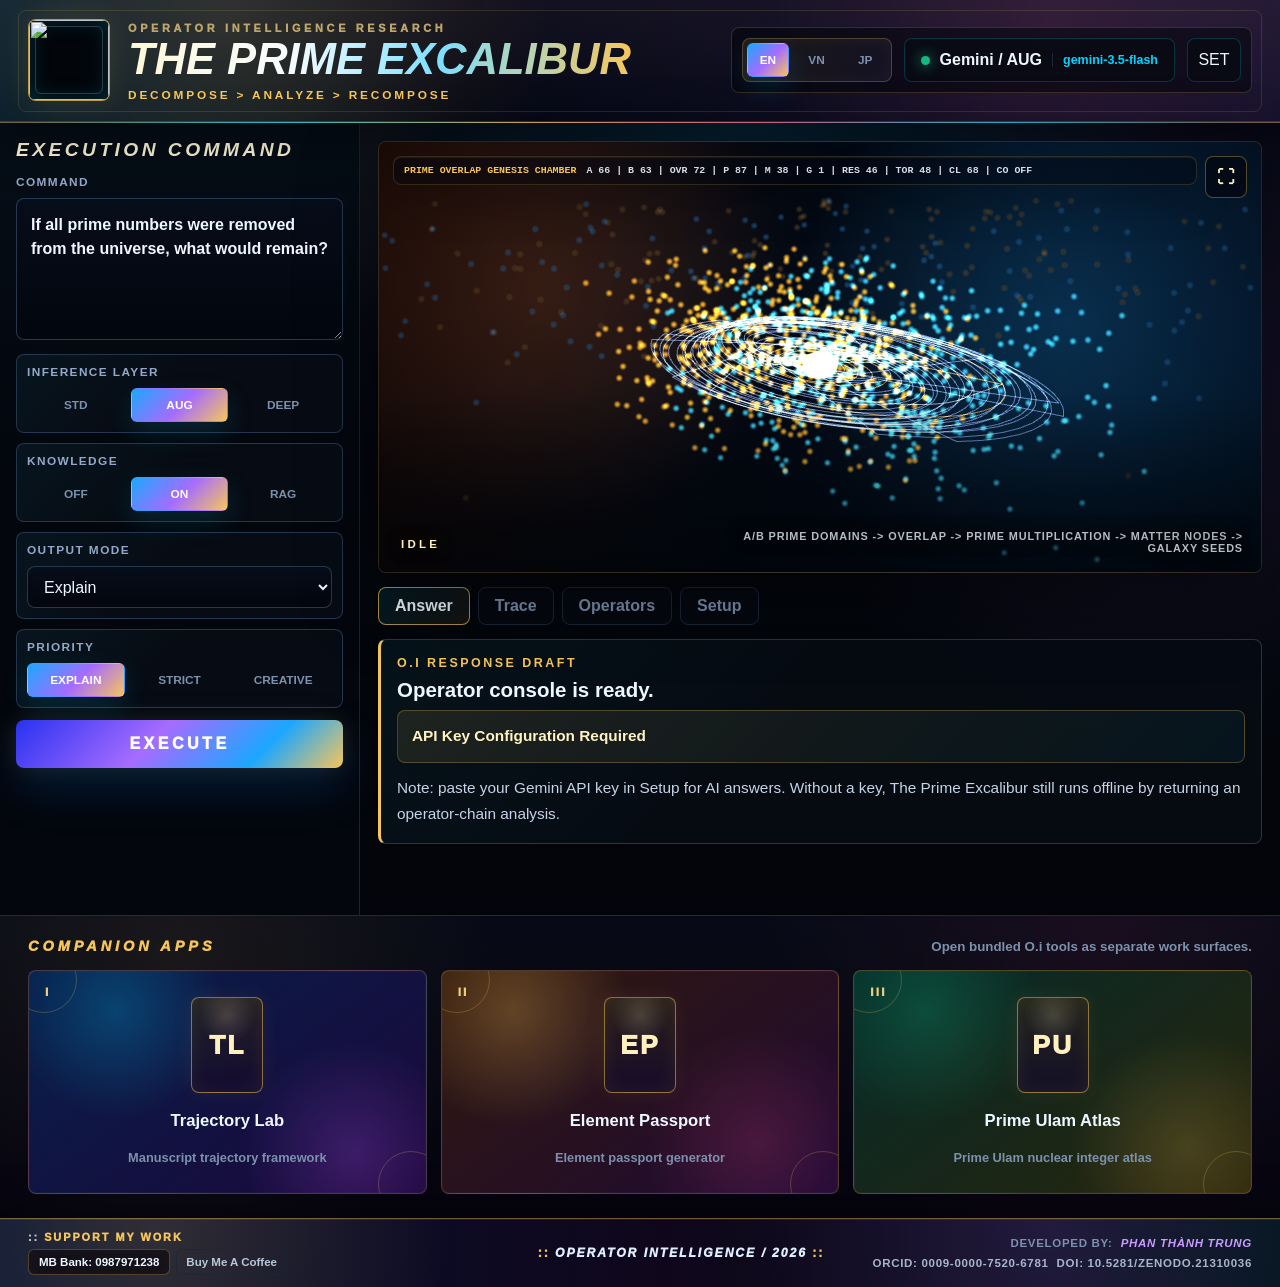
==== index.html @ 51ac722c "Add files via upload" ====
﻿<!doctype html>
<html lang="en">
  <head>
    <meta charset="utf-8" />
    <meta name="viewport" content="width=device-width, initial-scale=1" />
    <title>The Prime Excalibur</title>
    <link rel="stylesheet" href="./styles.css" />
  </head>
  <body>
    <main class="app-shell">
      <header class="topbar">
        <section class="brand">
          <div class="brand-mark" aria-hidden="true">
            <img src="./assets/oi-research-logo.jpg" alt="" />
          </div>
          <div>
            <span class="brand-kicker">Operator Intelligence Research</span>
            <h1>The Prime Excalibur</h1>
            <p data-i18n="brandSubtitle">Decompose &gt; Analyze &gt; Recompose</p>
          </div>
        </section>

        <section class="system-strip" aria-label="System status">
          <div class="segmented language-switch" id="languageSwitch" aria-label="Language">
            <button class="active" data-lang="EN" type="button">EN</button>
            <button data-lang="VN" type="button">VN</button>
            <button data-lang="JP" type="button">JP</button>
          </div>
          <div class="status-chip">
            <span class="status-dot"></span>
            <span id="providerStatus">Local Shell</span>
            <strong id="activeModelStatus">gpt-4.1-mini</strong>
          </div>
          <button class="icon-button" id="settingsButton" title="Settings" type="button" data-i18n="settingsShort">SET</button>
        </section>
      </header>

      <section class="workspace">
        <aside class="control-panel" aria-label="Execution controls">
          <div class="panel-header">
            <h2 data-i18n="executionCommand">Execution Command</h2>
          </div>

          <label class="field-label" for="commandInput" data-i18n="command">Command</label>
          <textarea id="commandInput" spellcheck="false">If all prime numbers were removed from the universe, what would remain?</textarea>

          <div class="control-group">
            <span class="group-title" data-i18n="inferenceLayer">Inference Layer</span>
            <div class="segmented" data-bind="inference">
              <button data-value="STD" type="button">STD</button>
              <button class="active" data-value="AUG" type="button">AUG</button>
              <button data-value="DEEP" type="button">DEEP</button>
            </div>
          </div>

          <div class="control-group">
            <span class="group-title" data-i18n="knowledge">Knowledge</span>
            <div class="segmented" data-bind="knowledge">
              <button data-value="OFF" type="button">OFF</button>
              <button class="active" data-value="ON" type="button">ON</button>
              <button data-value="RAG" type="button">RAG</button>
            </div>
          </div>

          <div class="control-group">
            <span class="group-title" data-i18n="outputMode">Output Mode</span>
            <select id="outputMode">
              <option value="Explain" data-i18n="modeExplain">Explain</option>
              <option value="Analyze" data-i18n="modeAnalyze">Analyze</option>
              <option value="Write" data-i18n="modeWrite">Write</option>
              <option value="Code" data-i18n="modeCode">Code</option>
              <option value="Plan" data-i18n="modePlan">Plan</option>
            </select>
          </div>

          <div class="control-group">
            <span class="group-title" data-i18n="priority">Priority</span>
            <div class="segmented" data-bind="priority">
              <button class="active" data-value="EXPLAIN" type="button" data-i18n="priorityExplain">Explain</button>
              <button data-value="STRICT" type="button" data-i18n="priorityStrict">Strict</button>
              <button data-value="CREATIVE" type="button" data-i18n="priorityCreative">Creative</button>
            </div>
          </div>

          <button class="run-button" id="runButton" type="button" data-i18n="run">EXECUTE</button>
        </aside>

        <section class="main-stage">
          <div class="stage-visual">
            <div class="genesis-chamber" id="genesisChamber" aria-hidden="true">
              <canvas id="primeGenesisCanvas"></canvas>
              <button class="genesis-expand" id="genesisExpandButton" type="button" aria-label="Expand genesis chamber">⛶</button>
              <div class="genesis-hud">
                <strong>PRIME OVERLAP GENESIS CHAMBER</strong>
                <span>FIELD: A/B PRIME OVERLAP</span>
                <span>MODE: MULTIPLICATIVE GENESIS</span>
                <span id="genesisReadout">WEBGL: STARTING</span>
              </div>
              <div class="genesis-pipeline">A/B Prime Domains -> Overlap -> Prime Multiplication -> Matter Nodes -> Galaxy Seeds</div>
              <div class="genesis-fallback" id="genesisFallback">WebGL chamber is not available.</div>
            </div>
            <p id="stageCaption" data-i18n="idle">Idle</p>
          </div>

          <nav class="tabs" aria-label="Output tabs">
            <button class="active" data-tab="answer" type="button" data-i18n="tabAnswer">Answer</button>
            <button data-tab="trace" type="button" data-i18n="tabTrace">Trace</button>
            <button data-tab="operators" type="button" data-i18n="tabOperators">Operators</button>
            <button data-tab="setup" type="button" data-i18n="tabSetup">Setup</button>
          </nav>

          <section class="tab-panel active" id="answerPanel">
            <div class="result-card">
              <div class="card-kicker" data-i18n="responseDraft">O.i Response Draft</div>
              <h3 id="answerTitle" data-i18n="readyTitle">Operator console is ready.</h3>
              <div id="answerText" class="answer-body" data-i18n="readyText">
                Enter a command, choose an inference layer, then press EXECUTE. O.i Box will apply the bundled operator chain before calling the selected provider.
              </div>
            </div>
          </section>

          <section class="tab-panel" id="tracePanel">
            <ol class="trace-list" id="traceList"></ol>
          </section>

          <section class="tab-panel" id="operatorsPanel">
            <div class="operator-toolbar">
              <input id="operatorSearch" data-i18n-placeholder="searchOperators" placeholder="Search operators..." type="search" />
              <span id="operatorCount">0 operators</span>
            </div>
            <div class="operator-grid" id="operatorGrid"></div>
          </section>

          <section class="tab-panel" id="setupPanel">
            <div class="setup-stack">
              <section class="api-key-card" aria-label="Gemini API key configuration">
                <div class="api-key-card-header">
                  <div>
                    <span data-i18n="apiConfigRequired">API Key Configuration</span>
                    <small data-i18n="apiConfigHint">Paste your personal Gemini API key to launch evaluation.</small>
                  </div>
                  <a href="https://aistudio.google.com/app/apikey" target="_blank" rel="noreferrer" data-i18n="getFreeKey">Get free key</a>
                </div>
                <div class="api-key-row">
                  <input id="providerSelect" type="hidden" value="Gemini" />
                  <input id="modelInput" type="hidden" value="gemini-3.5-flash" />
                  <input id="endpointInput" type="hidden" value="" />
                  <label id="apiKeyField" class="api-key-input-wrap">
                    <span data-i18n="apiKey">API Key</span>
                    <input id="apiKeyInput" data-i18n-placeholder="apiKeyPlaceholder" placeholder="AIzaSy..." type="password" />
                  </label>
                  <button class="secondary-button compact" id="saveSettingsButton" type="button" data-i18n="applySettings">Apply</button>
                </div>
              </section>
            </div>
          </section>
        </section>

      </section>
      <section class="companion-apps" aria-label="Companion apps">
        <div class="companion-heading">
          <span data-i18n="companionApps">Companion Apps</span>
          <small data-i18n="companionAppsHint">Open bundled O.i tools as separate work surfaces.</small>
        </div>
        <div class="tarot-grid">
          <a class="tarot-card tarot-trajectory" href="./apps/trajectory-lab/index.html" target="_blank" rel="noreferrer">
            <span class="tarot-number">I</span>
            <span class="tarot-icon" aria-hidden="true">TL</span>
            <strong data-i18n="trajectoryLabName">Trajectory Lab</strong>
            <small data-i18n="trajectoryLabHint">Manuscript trajectory framework</small>
          </a>
          <a class="tarot-card tarot-passport" href="./apps/element-passport-generator/index.html" target="_blank" rel="noreferrer">
            <span class="tarot-number">II</span>
            <span class="tarot-icon" aria-hidden="true">EP</span>
            <strong data-i18n="elementPassportName">Element Passport</strong>
            <small data-i18n="elementPassportHint">Element passport generator</small>
          </a>
          <a class="tarot-card tarot-prime" href="./apps/prime-ulam-nuclear-atlas/index.html" target="_blank" rel="noreferrer">
            <span class="tarot-number">III</span>
            <span class="tarot-icon" aria-hidden="true">PU</span>
            <strong data-i18n="primeUlamAtlasName">Prime Ulam Atlas</strong>
            <small data-i18n="primeUlamAtlasHint">Prime Ulam nuclear integer atlas</small>
          </a>
        </div>
      </section>
      <footer class="app-footer">
        <section class="footer-support">
          <h2><span>::</span> <span data-i18n="supportWork">Support My Work</span></h2>
          <div class="footer-links">
            <span class="bank-pill">MB Bank: 0987971238</span>
            <a href="https://www.buymeacoffee.com/vietgemsvn" target="_blank" rel="noreferrer">Buy Me A Coffee</a>
          </div>
        </section>
        <section class="footer-center"><span>::</span> Operator Intelligence / 2026 <span>::</span></section>
        <section class="footer-credit">
          <span data-i18n="developedBy">Developed by:</span>
          <a href="https://www.fb.me/phanthanhtrung" target="_blank" rel="noreferrer">Phan Thành Trung</a>
          <a class="footer-id" href="https://orcid.org/0009-0000-7520-6781" target="_blank" rel="noreferrer">ORCID: 0009-0000-7520-6781</a>
          <a class="footer-id" href="https://doi.org/10.5281/zenodo.21310036" target="_blank" rel="noreferrer">DOI: 10.5281/zenodo.21310036</a>
        </section>
      </footer>
    </main>

    <script src="./operator-data.js"></script>
    <script src="./app.js"></script>
    <script src="./genesis-chamber.js"></script>
  </body>
</html>
---- styles.css ----
:root {
  --bg: #02050a;
  --panel: #070b13;
  --panel-2: #0b101b;
  --line: #1b2638;
  --text: #edf7ff;
  --muted: #7c91ad;
  --cyan: #00d5ff;
  --cyan-soft: rgba(0, 213, 255, 0.14);
  --blue: #2468ff;
  --violet: #7a17ff;
  --green: #12b981;
  --warn: #f5b84b;
  --gold: #f7c65b;
  --rose: #ff5f9e;
  --amethyst: #a66cff;
  --sapphire: #1ba7ff;
  --emerald: #1ed6a3;
  --ink: #050611;
  --shadow: 0 24px 80px rgba(0, 0, 0, 0.45);
}

* {
  box-sizing: border-box;
}

html,
body {
  height: 100%;
}

body {
  margin: 0;
  background: var(--bg);
  color: var(--text);
  font-family: Inter, Segoe UI, Arial, sans-serif;
  letter-spacing: 0;
}

button,
input,
textarea,
select {
  font: inherit;
}

.app-shell {
  min-height: 100vh;
  background:
    radial-gradient(circle at 12% 12%, rgba(247, 198, 91, 0.13), transparent 18rem),
    radial-gradient(circle at 58% 8%, rgba(0, 213, 255, 0.14), transparent 28rem),
    radial-gradient(circle at 90% 32%, rgba(166, 108, 255, 0.12), transparent 22rem),
    linear-gradient(180deg, #070816 0%, #02050a 52%, #05030c 100%);
}

.topbar {
  position: relative;
  display: flex;
  align-items: center;
  justify-content: space-between;
  min-height: 108px;
  padding: 18px 28px 20px;
  border-bottom: 1px solid rgba(247, 198, 91, 0.38);
  background:
    radial-gradient(circle at 18% 22%, rgba(247, 198, 91, 0.14), transparent 20rem),
    radial-gradient(circle at 82% 16%, rgba(255, 95, 158, 0.1), transparent 18rem),
    linear-gradient(90deg, rgba(0, 213, 255, 0.1), transparent 36%, rgba(166, 108, 255, 0.1)),
    linear-gradient(180deg, #11101d 0%, #040713 100%);
  box-shadow: 0 18px 48px rgba(0, 0, 0, 0.34), inset 0 -1px 0 rgba(247, 198, 91, 0.18);
}

.topbar::before {
  position: absolute;
  inset: 10px 18px;
  border: 1px solid rgba(247, 198, 91, 0.14);
  border-radius: 8px;
  content: "";
  pointer-events: none;
}

.topbar::after {
  position: absolute;
  right: 28px;
  bottom: -1px;
  left: 28px;
  height: 1px;
  background: linear-gradient(90deg, transparent, var(--cyan), var(--gold), var(--rose), var(--cyan), transparent);
  content: "";
  opacity: 0.75;
}

.brand {
  display: flex;
  align-items: center;
  gap: 18px;
  min-width: 0;
}

.brand-mark {
  position: relative;
  display: grid;
  width: 82px;
  height: 82px;
  place-items: center;
  border: 1px solid rgba(247, 198, 91, 0.76);
  border-radius: 8px;
  color: var(--cyan);
  overflow: hidden;
  background: #02050a;
  box-shadow: inset 0 0 22px rgba(0, 213, 255, 0.2), 0 0 28px rgba(247, 198, 91, 0.12);
}

.brand-mark::after {
  position: absolute;
  inset: 6px;
  border: 1px solid rgba(255, 255, 255, 0.18);
  border-radius: 6px;
  content: "";
  pointer-events: none;
}

.brand-mark img {
  width: 100%;
  height: 100%;
  object-fit: cover;
  object-position: center 32%;
}

.brand h1 {
  margin: 4px 0 0;
  font-size: clamp(1.85rem, 3.4vw, 3.45rem);
  font-style: italic;
  line-height: 0.9;
  text-transform: uppercase;
  background: linear-gradient(90deg, #fff8d8 0%, #f7fcff 32%, #7ddfff 62%, #f7c65b 100%);
  -webkit-background-clip: text;
  background-clip: text;
  color: transparent;
}

.brand-kicker {
  display: inline-block;
  color: #bda76f;
  font-size: 0.68rem;
  font-weight: 950;
  letter-spacing: 0.34em;
  text-transform: uppercase;
}

.brand p {
  margin: 9px 0 0;
  color: var(--gold);
  font-size: 0.74rem;
  font-weight: 800;
  letter-spacing: 0.24em;
  text-transform: uppercase;
}

.system-strip {
  display: flex;
  align-items: center;
  gap: 12px;
  padding: 10px;
  border: 1px solid rgba(247, 198, 91, 0.18);
  border-radius: 8px;
  background: rgba(2, 5, 10, 0.54);
}

.language-switch {
  width: 150px;
  padding: 4px;
  border: 1px solid rgba(247, 198, 91, 0.26);
  border-radius: 8px;
  background:
    linear-gradient(135deg, rgba(247, 198, 91, 0.08), rgba(166, 108, 255, 0.08)),
    rgba(7, 11, 19, 0.86);
  box-shadow: inset 0 0 18px rgba(247, 198, 91, 0.05);
}

.status-chip,
.icon-button {
  min-height: 44px;
  border: 1px solid rgba(0, 213, 255, 0.2);
  border-radius: 8px;
  background: rgba(7, 11, 19, 0.72);
  color: var(--text);
}

.status-chip {
  display: flex;
  align-items: center;
  gap: 10px;
  padding: 0 16px;
  font-weight: 800;
}

.status-chip strong {
  padding-left: 10px;
  border-left: 1px solid var(--line);
  color: var(--cyan);
  font-size: 0.78rem;
  max-width: 160px;
  overflow: hidden;
  text-overflow: ellipsis;
  white-space: nowrap;
}

.status-dot {
  width: 9px;
  height: 9px;
  border-radius: 999px;
  background: var(--green);
  box-shadow: 0 0 14px var(--green);
}

.icon-button {
  width: 54px;
  cursor: pointer;
}

.workspace {
  display: grid;
  grid-template-columns: minmax(280px, 360px) minmax(0, 1fr);
  min-height: calc(100vh - 108px);
}

.control-panel {
  min-width: 0;
  padding: 16px;
  border-right: 1px solid rgba(27, 38, 56, 0.9);
  background:
    linear-gradient(180deg, rgba(27, 167, 255, 0.04), transparent 22rem),
    rgba(4, 7, 13, 0.96);
}

.panel-header {
  display: flex;
  align-items: center;
  justify-content: space-between;
  gap: 12px;
  margin-bottom: 14px;
}

.panel-header h2 {
  margin: 0;
  color: #fff8d8;
  font-size: 1.2rem;
  font-style: italic;
  letter-spacing: 0.18em;
  text-transform: uppercase;
}

.panel-header span {
  color: var(--cyan);
  font-size: 0.75rem;
  font-weight: 900;
}

.field-label,
.group-title {
  display: block;
  margin-bottom: 9px;
  color: #93a8ca;
  font-size: 0.74rem;
  font-weight: 900;
  letter-spacing: 0.12em;
  text-transform: uppercase;
}

textarea,
input,
select {
  width: 100%;
  border: 1px solid rgba(43, 61, 88, 0.9);
  border-radius: 8px;
  background: linear-gradient(180deg, rgba(7, 13, 26, 0.98), rgba(3, 6, 14, 0.98));
  color: var(--text);
  outline: none;
}

textarea {
  min-height: 142px;
  padding: 14px;
  resize: vertical;
  font-size: 1rem;
  font-weight: 750;
  line-height: 1.48;
}

input,
select {
  min-height: 42px;
  padding: 0 12px;
}

textarea:focus,
input:focus,
select:focus {
  border-color: rgba(247, 198, 91, 0.72);
  box-shadow: 0 0 0 3px rgba(247, 198, 91, 0.12), 0 0 18px rgba(0, 213, 255, 0.08);
}

.control-group {
  margin-top: 10px;
  padding: 10px;
  border: 1px solid rgba(43, 61, 88, 0.84);
  border-radius: 8px;
  background:
    linear-gradient(135deg, rgba(0, 213, 255, 0.05), transparent 46%),
    var(--panel);
}

.segmented {
  display: grid;
  grid-template-columns: repeat(3, 1fr);
  gap: 6px;
}

.segmented.tiny {
  width: 92px;
  grid-template-columns: 1fr 1fr;
}

.segmented button {
  min-height: 34px;
  border: 1px solid transparent;
  border-radius: 6px;
  background: transparent;
  color: var(--muted);
  cursor: pointer;
  font-size: 0.74rem;
  font-weight: 900;
  text-transform: uppercase;
}

.segmented button.active {
  background: linear-gradient(135deg, var(--sapphire), var(--amethyst) 52%, var(--gold));
  color: white;
  box-shadow: 0 10px 28px rgba(0, 213, 255, 0.14);
}

.run-button,
.secondary-button {
  width: 100%;
  min-height: 48px;
  border: 0;
  border-radius: 8px;
  background: linear-gradient(135deg, #2832f0 0%, var(--amethyst) 42%, var(--sapphire) 74%, var(--gold) 100%);
  color: white;
  cursor: pointer;
  font-weight: 950;
  letter-spacing: 0.22em;
  text-transform: uppercase;
}

.run-button {
  margin-top: 12px;
  box-shadow: 0 18px 50px rgba(0, 126, 255, 0.2), 0 0 24px rgba(247, 198, 91, 0.12);
}

.secondary-button {
  min-height: 46px;
  letter-spacing: 0.08em;
}

.main-stage {
  min-width: 0;
  padding: 18px;
}

.stage-visual {
  position: relative;
  min-height: clamp(430px, 48vh, 620px);
  overflow: hidden;
  border: 1px solid rgba(247, 198, 91, 0.18);
  border-radius: 8px;
  background:
    radial-gradient(circle at 50% 42%, rgba(247, 198, 91, 0.08), transparent 18rem),
    radial-gradient(circle at center, rgba(16, 40, 70, 0.75), transparent 24rem),
    radial-gradient(circle at 78% 24%, rgba(166, 108, 255, 0.12), transparent 18rem),
    #010408;
  box-shadow: var(--shadow);
}

.stage-visual.is-expanded {
  position: fixed;
  inset: 16px;
  z-index: 40;
  min-height: auto;
  border-color: rgba(247, 198, 91, 0.48);
  box-shadow: 0 30px 120px rgba(0, 0, 0, 0.78);
}

.genesis-chamber {
  position: absolute;
  inset: 0;
  background:
    radial-gradient(circle at 18% 34%, rgba(247, 121, 52, 0.18), transparent 32%),
    radial-gradient(circle at 78% 42%, rgba(27, 167, 255, 0.22), transparent 38%),
    linear-gradient(105deg, rgba(37, 14, 8, 0.7), rgba(2, 8, 18, 0.96) 46%, rgba(3, 25, 49, 0.78));
}

.genesis-chamber::after {
  position: absolute;
  inset: 0;
  background:
    linear-gradient(180deg, transparent 58%, rgba(1, 4, 8, 0.72)),
    radial-gradient(circle at center, transparent 34%, rgba(0, 0, 0, 0.18));
  pointer-events: none;
  content: "";
}

.genesis-chamber canvas {
  position: absolute;
  inset: 0;
  width: 100%;
  height: 100%;
}

.genesis-expand {
  position: absolute;
  top: 14px;
  right: 14px;
  z-index: 5;
  display: grid;
  width: 42px;
  height: 42px;
  place-items: center;
  border: 1px solid rgba(247, 198, 91, 0.34);
  border-radius: 8px;
  background: rgba(3, 8, 17, 0.72);
  color: #fff0bf;
  cursor: pointer;
  font-size: 1.1rem;
  font-weight: 900;
  backdrop-filter: blur(12px);
}

.genesis-expand:hover {
  border-color: rgba(247, 198, 91, 0.72);
  background: rgba(247, 198, 91, 0.1);
}

.genesis-hud {
  position: absolute;
  top: 14px;
  right: 64px;
  left: 14px;
  z-index: 2;
  display: flex;
  align-items: center;
  gap: 10px;
  min-width: 0;
  padding: 8px 10px;
  border: 1px solid rgba(247, 198, 91, 0.16);
  border-radius: 8px;
  background: rgba(3, 8, 17, 0.48);
  box-shadow: inset 0 1px 0 rgba(255, 242, 198, 0.08), 0 18px 38px rgba(0, 0, 0, 0.22);
  color: #dcecff;
  font-family: Consolas, "Courier New", monospace;
  font-size: 0.62rem;
  font-weight: 800;
  letter-spacing: 0;
  backdrop-filter: blur(12px);
}

.genesis-hud strong {
  flex: 0 0 auto;
  color: var(--gold);
  white-space: nowrap;
}

.genesis-hud span:not(#genesisReadout) {
  display: none;
}

#genesisReadout {
  min-width: 0;
  overflow: hidden;
  color: rgba(237, 247, 255, 0.9);
  text-overflow: ellipsis;
  white-space: nowrap;
}

.genesis-controls {
  display: none;
}

.genesis-controls label {
  display: grid;
  gap: 4px;
}

.genesis-controls span {
  color: #b9c8dc;
  font-size: 0.68rem;
  font-weight: 850;
  text-transform: uppercase;
}

.genesis-controls input {
  width: 100%;
  accent-color: var(--gold);
}

.genesis-controls button {
  min-height: 34px;
  border: 1px solid rgba(247, 198, 91, 0.32);
  border-radius: 8px;
  background: linear-gradient(135deg, rgba(247, 198, 91, 0.2), rgba(0, 213, 255, 0.12));
  color: #fff8d8;
  cursor: pointer;
  font-size: 0.72rem;
  font-weight: 900;
  text-transform: uppercase;
}

.genesis-controls button.is-active {
  border-color: rgba(255, 240, 191, 0.8);
  box-shadow: 0 0 24px rgba(247, 198, 91, 0.22);
}

.genesis-pipeline {
  position: absolute;
  right: 18px;
  bottom: 18px;
  z-index: 3;
  max-width: min(500px, calc(100% - 260px));
  color: rgba(237, 247, 255, 0.76);
  font-size: 0.68rem;
  font-weight: 800;
  letter-spacing: 0.08em;
  text-align: right;
  text-transform: uppercase;
  text-shadow: 0 0 18px rgba(0, 0, 0, 0.82);
}

.genesis-fallback {
  position: absolute;
  inset: auto 18px 18px;
  z-index: 3;
  display: none;
  padding: 10px 12px;
  border: 1px solid rgba(255, 95, 158, 0.34);
  border-radius: 8px;
  background: rgba(30, 6, 18, 0.84);
  color: #ffd8e6;
  font-size: 0.78rem;
  font-weight: 800;
}

#stageCaption {
  position: absolute;
  z-index: 4;
  bottom: 22px;
  left: 22px;
  max-width: 220px;
  margin: 0;
  color: #fff0bf;
  font-size: 0.72rem;
  font-weight: 900;
  letter-spacing: 0.28em;
  text-align: left;
  text-shadow: 0 0 18px rgba(0, 0, 0, 0.8), 0 0 18px rgba(247, 198, 91, 0.34);
  text-transform: uppercase;
  transform: none;
  white-space: nowrap;
}

.tabs {
  display: flex;
  gap: 8px;
  margin: 14px 0;
}

.tabs button {
  min-height: 38px;
  padding: 0 16px;
  border: 1px solid var(--line);
  border-radius: 8px;
  background: #050810;
  color: var(--muted);
  cursor: pointer;
  font-weight: 850;
}

.tabs button.active {
  border-color: rgba(247, 198, 91, 0.7);
  color: var(--text);
  background: linear-gradient(135deg, rgba(0, 213, 255, 0.1), rgba(247, 198, 91, 0.08));
}

.tab-panel {
  display: none;
}

.tab-panel.active {
  display: block;
}

.result-card,
.runtime-card,
.operator-card,
.trace-list li,
.setup-grid {
  border: 1px solid rgba(43, 61, 88, 0.86);
  border-radius: 8px;
  background:
    linear-gradient(135deg, rgba(0, 213, 255, 0.04), transparent 48%),
    rgba(7, 11, 19, 0.92);
}

.result-card {
  padding: 16px;
  border-left: 3px solid var(--gold);
}

.card-kicker {
  color: var(--gold);
  font-size: 0.78rem;
  font-weight: 900;
  letter-spacing: 0.2em;
  text-transform: uppercase;
}

.result-card h3 {
  margin: 8px 0;
  font-size: 1.28rem;
}

.answer-body {
  display: grid;
  gap: 12px;
  max-width: 980px;
  color: var(--text);
  font-size: 0.96rem;
  line-height: 1.72;
}

.answer-body p {
  margin: 0;
  color: rgba(236, 244, 255, 0.92);
}

.answer-body h4 {
  margin: 10px 0 0;
  color: var(--gold);
  font-size: 0.92rem;
  font-weight: 950;
  letter-spacing: 0.08em;
  text-transform: uppercase;
}

.answer-body ul,
.answer-body ol {
  display: grid;
  gap: 8px;
  margin: 0;
  padding-left: 22px;
}

.answer-body li {
  padding-left: 4px;
  color: rgba(236, 244, 255, 0.92);
}

.answer-body strong {
  color: #fff3c4;
  font-weight: 950;
}

.answer-body code {
  padding: 2px 6px;
  border: 1px solid rgba(247, 198, 91, 0.2);
  border-radius: 6px;
  background: rgba(5, 8, 16, 0.82);
  color: #9fe7ff;
  font-family: Consolas, "SFMono-Regular", monospace;
  font-size: 0.9em;
}

.answer-note {
  padding: 12px 14px;
  border: 1px solid rgba(247, 198, 91, 0.26);
  border-radius: 8px;
  background: linear-gradient(135deg, rgba(247, 198, 91, 0.1), rgba(0, 213, 255, 0.05));
  color: #fff3c4;
  font-weight: 850;
}

.result-card p {
  margin: 0;
  color: #c5d4e7;
  line-height: 1.7;
}

.trace-list {
  display: grid;
  gap: 10px;
  margin: 0;
  padding: 0;
  list-style: none;
}

.trace-list li {
  padding: 14px;
}

.trace-list strong {
  display: block;
  margin-bottom: 5px;
  color: var(--text);
}

.trace-list span {
  color: var(--muted);
}

.operator-toolbar {
  display: flex;
  align-items: center;
  gap: 12px;
  margin-bottom: 14px;
}

.operator-toolbar span {
  color: var(--muted);
  white-space: nowrap;
  font-weight: 800;
}

.operator-grid {
  display: grid;
  grid-template-columns: repeat(auto-fill, minmax(240px, 1fr));
  gap: 12px;
}

.operator-card {
  display: grid;
  gap: 8px;
  min-height: 132px;
  padding: 12px;
  border-top-color: rgba(247, 198, 91, 0.22);
}

.operator-card h4 {
  margin: 0;
  font-size: 0.9rem;
}

.operator-card p {
  display: -webkit-box;
  overflow: hidden;
  margin: 0;
  color: #b8c7da;
  font-size: 0.78rem;
  line-height: 1.35;
  -webkit-box-orient: vertical;
  -webkit-line-clamp: 3;
}

.tag-row {
  display: flex;
  flex-wrap: wrap;
  gap: 6px;
  align-self: end;
}

.tag {
  max-width: 100%;
  overflow: hidden;
  padding: 5px 8px;
  border: 1px solid rgba(247, 198, 91, 0.22);
  border-radius: 6px;
  color: #f3cd7d;
  font-size: 0.7rem;
  font-weight: 850;
  text-overflow: ellipsis;
  white-space: nowrap;
}

.setup-stack {
  display: grid;
  gap: 16px;
}

.api-key-card {
  display: grid;
  gap: 16px;
  max-width: 760px;
  padding: 18px;
  border: 1px solid rgba(247, 137, 47, 0.42);
  border-radius: 10px;
  background:
    linear-gradient(135deg, rgba(247, 198, 91, 0.1), rgba(132, 79, 255, 0.12)),
    rgba(15, 16, 31, 0.92);
  box-shadow: 0 18px 44px rgba(0, 0, 0, 0.28);
}

.api-key-card-header {
  display: flex;
  align-items: start;
  justify-content: space-between;
  gap: 18px;
}

.api-key-card-header > div {
  display: grid;
  gap: 8px;
}

.api-key-card-header span {
  color: var(--gold);
  font-size: 0.88rem;
  font-weight: 950;
  letter-spacing: 0.02em;
}

.api-key-card-header small {
  color: var(--muted);
  font-size: 0.86rem;
  font-weight: 700;
  line-height: 1.55;
}

.api-key-card-header a {
  flex: 0 0 auto;
  color: #c8a7ff;
  font-size: 0.8rem;
  font-weight: 850;
  text-decoration: underline;
  text-underline-offset: 3px;
}

.api-key-row {
  display: grid;
  grid-template-columns: minmax(0, 1fr) auto;
  gap: 10px;
  align-items: end;
}

.api-key-input-wrap {
  display: grid;
  gap: 7px;
}

.api-key-input-wrap span {
  color: var(--muted);
  font-size: 0.72rem;
  font-weight: 900;
  letter-spacing: 0.08em;
  text-transform: uppercase;
}

.api-key-row input {
  min-height: 38px;
  border-color: rgba(255, 126, 38, 0.72);
  background: rgba(4, 10, 22, 0.9);
}

.secondary-button.compact {
  width: auto;
  min-width: 86px;
  min-height: 38px;
  padding: 0 18px;
  border-radius: 8px;
  background: linear-gradient(135deg, #ff7a00, #ff9d10);
  font-size: 0.84rem;
  letter-spacing: 0;
}

.setup-grid {
  display: grid;
  grid-template-columns: repeat(2, minmax(0, 1fr));
  gap: 14px;
  padding: 18px;
}

.setup-grid label {
  display: grid;
  gap: 8px;
  color: var(--muted);
  font-size: 0.78rem;
  font-weight: 900;
  text-transform: uppercase;
}

.setup-grid .wide {
  grid-column: 1 / -1;
}

.setup-section-title {
  display: flex;
  align-items: baseline;
  justify-content: space-between;
  gap: 16px;
  padding-bottom: 2px;
}

.setup-section-title span {
  color: var(--gold);
  font-size: 0.82rem;
  font-weight: 950;
  letter-spacing: 0.16em;
  text-transform: uppercase;
}

.setup-section-title small {
  color: var(--muted);
  font-weight: 750;
  text-align: right;
}

.free-models {
  display: grid;
  gap: 14px;
  margin-top: 4px;
  padding: 16px;
  border: 1px solid rgba(247, 198, 91, 0.18);
  border-radius: 8px;
  background:
    linear-gradient(135deg, rgba(247, 198, 91, 0.08), transparent 38%),
    linear-gradient(180deg, rgba(2, 5, 10, 0.78), rgba(8, 7, 18, 0.78));
}

.free-models-header {
  display: flex;
  align-items: baseline;
  justify-content: space-between;
  gap: 16px;
}

.free-models-header > div {
  display: grid;
  gap: 6px;
}

.free-models-header span {
  color: var(--gold);
  font-size: 0.82rem;
  font-weight: 950;
  letter-spacing: 0.16em;
  text-transform: uppercase;
}

.free-models-header small {
  color: var(--muted);
  font-weight: 750;
  text-align: right;
  text-transform: none;
}

#selectedModelSummary {
  flex: 0 0 auto;
  max-width: 360px;
  overflow: hidden;
  padding: 8px 12px;
  border: 1px solid rgba(247, 198, 91, 0.35);
  border-radius: 8px;
  background: linear-gradient(135deg, rgba(247, 198, 91, 0.11), rgba(0, 213, 255, 0.07));
  color: var(--text);
  font-size: 0.82rem;
  font-weight: 900;
  text-overflow: ellipsis;
  white-space: nowrap;
}

.free-model-grid {
  display: grid;
  grid-template-columns: repeat(4, minmax(0, 1fr));
  gap: 10px;
}

.free-model-card {
  display: grid;
  gap: 8px;
  min-height: 96px;
  padding: 12px;
  border: 1px solid rgba(43, 61, 88, 0.9);
  border-radius: 8px;
  background:
    linear-gradient(135deg, rgba(0, 213, 255, 0.05), transparent 42%),
    #050810;
  color: var(--text);
  cursor: pointer;
  text-align: left;
}

.free-model-card:hover,
.free-model-card.active {
  border-color: rgba(247, 198, 91, 0.72);
  background:
    linear-gradient(135deg, rgba(247, 198, 91, 0.12), rgba(0, 213, 255, 0.08)),
    #050810;
}

.free-model-card strong {
  font-size: 0.92rem;
}

.free-model-card em {
  justify-self: start;
  padding: 4px 8px;
  border: 1px solid rgba(247, 198, 91, 0.28);
  border-radius: 999px;
  color: var(--gold);
  font-size: 0.68rem;
  font-style: normal;
  font-weight: 900;
  text-transform: uppercase;
}

.free-model-card span {
  color: var(--muted);
  font-size: 0.76rem;
  font-weight: 750;
  line-height: 1.35;
}

.is-hidden {
  display: none !important;
}

.chain-list {
  display: grid;
  gap: 8px;
}

.chain-item {
  position: relative;
  display: grid;
  grid-template-columns: 28px minmax(0, 1fr);
  align-items: center;
  gap: 8px;
  min-height: 54px;
  padding: 8px;
  border: 1px solid rgba(247, 198, 91, 0.2);
  border-left: 2px solid var(--gold);
  border-radius: 8px;
  background:
    radial-gradient(circle at 0% 0%, rgba(247, 198, 91, 0.14), transparent 42%),
    linear-gradient(135deg, rgba(5, 11, 22, 0.96), rgba(18, 10, 31, 0.92));
  box-shadow: inset 0 0 0 1px rgba(255, 242, 198, 0.025);
}

.chain-item::after {
  position: absolute;
  inset: 8px;
  border: 1px solid rgba(0, 213, 255, 0.06);
  border-radius: 6px;
  pointer-events: none;
  content: "";
}

.chain-item b {
  display: grid;
  width: 24px;
  height: 24px;
  place-items: center;
  border: 1px solid rgba(247, 198, 91, 0.38);
  border-radius: 999px;
  background: rgba(247, 198, 91, 0.08);
  color: var(--gold);
  font-size: 0.78rem;
  font-weight: 950;
}

.chain-item div {
  min-width: 0;
}

.chain-item strong {
  display: block;
  overflow: hidden;
  color: #fff8d8;
  font-size: 0.8rem;
  line-height: 1.25;
  text-overflow: ellipsis;
  white-space: nowrap;
}

.chain-item span {
  display: block;
  margin-top: 4px;
  overflow: hidden;
  color: var(--muted);
  font-size: 0.68rem;
  line-height: 1.35;
  text-overflow: ellipsis;
  white-space: nowrap;
}

.runtime-card {
  margin-top: 12px;
  padding: 10px;
}

.runtime-card dl {
  display: grid;
  gap: 7px;
  margin: 0;
}

.runtime-card div {
  display: flex;
  justify-content: space-between;
  gap: 12px;
}

.runtime-card dt {
  color: var(--muted);
}

.runtime-card dd {
  max-width: 160px;
  margin: 0;
  overflow: hidden;
  color: var(--text);
  font-weight: 850;
  text-align: right;
  text-overflow: ellipsis;
  white-space: nowrap;
}

.app-footer {
  display: grid;
  grid-template-columns: minmax(360px, 1.2fr) minmax(220px, 0.7fr) minmax(300px, 1fr);
  align-items: center;
  gap: 18px;
  min-height: 58px;
  padding: 12px 28px;
  border-top: 1px solid rgba(247, 198, 91, 0.42);
  background:
    radial-gradient(circle at 12% 20%, rgba(247, 198, 91, 0.16), transparent 26%),
    radial-gradient(circle at 82% 18%, rgba(191, 84, 255, 0.14), transparent 28%),
    linear-gradient(90deg, rgba(11, 29, 78, 0.62), rgba(28, 8, 43, 0.5) 52%, rgba(5, 44, 52, 0.48)),
    #02040a;
  box-shadow: inset 0 1px 0 rgba(255, 242, 198, 0.08), 0 -16px 42px rgba(0, 0, 0, 0.2);
}

.footer-support h2 {
  margin: 0 0 6px;
  color: var(--gold);
  font-size: 0.68rem;
  font-weight: 950;
  letter-spacing: 0.18em;
  text-transform: uppercase;
}

.footer-support h2 span:first-child {
  color: #ffffff;
  opacity: 0.72;
}

.footer-links {
  display: flex;
  align-items: center;
  flex-wrap: wrap;
  gap: 6px;
}

.footer-links a,
.bank-pill,
.footer-credit a {
  color: var(--text);
  font-size: 0.72rem;
  font-weight: 900;
  text-decoration: none;
}

.bank-pill {
  padding: 6px 10px;
  border: 1px solid rgba(247, 198, 91, 0.28);
  border-radius: 6px;
  background: rgba(15, 12, 20, 0.82);
  box-shadow: inset 0 0 18px rgba(247, 198, 91, 0.04);
}

.footer-links a {
  padding: 6px 9px;
  border: 1px solid rgba(27, 38, 56, 0.72);
  border-radius: 6px;
  color: #b8c7da;
}

.footer-links a:hover {
  border-color: rgba(247, 198, 91, 0.44);
  background: rgba(247, 198, 91, 0.08);
}

.footer-center {
  color: #dfefff;
  font-size: clamp(0.76rem, 0.95vw, 0.92rem);
  font-style: italic;
  font-weight: 950;
  letter-spacing: 0.16em;
  line-height: 1.35;
  text-align: center;
  text-transform: uppercase;
}

.footer-center span {
  color: var(--gold);
  font-style: normal;
}

.footer-credit {
  display: flex;
  flex-wrap: wrap;
  justify-content: flex-end;
  gap: 8px;
  color: var(--muted);
  font-size: 0.72rem;
  font-weight: 900;
  letter-spacing: 0.06em;
  text-transform: uppercase;
}

.footer-credit a {
  color: #c99cff;
  font-style: italic;
}

.footer-credit .footer-id {
  color: #b8c7da;
  font-style: normal;
  opacity: 0.9;
}

.companion-apps {
  display: grid;
  gap: 16px;
  padding: 22px 28px 24px;
  border-top: 1px solid rgba(247, 198, 91, 0.18);
  background:
    radial-gradient(circle at 14% 14%, rgba(247, 198, 91, 0.08), transparent 28%),
    radial-gradient(circle at 86% 4%, rgba(255, 75, 142, 0.07), transparent 30%),
    linear-gradient(180deg, rgba(7, 10, 22, 0.98), rgba(5, 4, 15, 0.98));
}

.companion-heading {
  display: flex;
  align-items: baseline;
  justify-content: space-between;
  gap: 16px;
}

.companion-heading span {
  color: var(--gold);
  font-size: 0.9rem;
  font-style: italic;
  font-weight: 950;
  letter-spacing: 0.28em;
  text-transform: uppercase;
}

.companion-heading small {
  color: var(--muted);
  font-weight: 800;
  text-align: right;
}

.tarot-grid {
  display: grid;
  grid-template-columns: repeat(3, minmax(0, 1fr));
  gap: 14px;
}

.tarot-card {
  position: relative;
  display: grid;
  min-height: 224px;
  place-items: center;
  gap: 10px;
  overflow: hidden;
  padding: 22px 18px;
  border: 1px solid rgba(247, 198, 91, 0.22);
  border-radius: 8px;
  background:
    radial-gradient(circle at 50% 12%, rgba(247, 198, 91, 0.16), transparent 28%),
    linear-gradient(180deg, rgba(0, 213, 255, 0.08), rgba(122, 23, 255, 0.08)),
    #050810;
  color: var(--text);
  text-align: center;
  text-decoration: none;
  box-shadow: inset 0 0 0 1px rgba(255, 255, 255, 0.02);
}

.tarot-trajectory {
  background:
    radial-gradient(circle at 22% 18%, rgba(0, 213, 255, 0.22), transparent 30%),
    radial-gradient(circle at 82% 82%, rgba(191, 84, 255, 0.22), transparent 30%),
    linear-gradient(145deg, rgba(8, 33, 82, 0.88), rgba(31, 8, 66, 0.82)),
    #050810;
}

.tarot-passport {
  background:
    radial-gradient(circle at 18% 18%, rgba(247, 198, 91, 0.26), transparent 31%),
    radial-gradient(circle at 80% 78%, rgba(255, 75, 142, 0.18), transparent 32%),
    linear-gradient(145deg, rgba(58, 29, 10, 0.82), rgba(34, 10, 60, 0.82)),
    #050810;
}

.tarot-prime {
  background:
    radial-gradient(circle at 18% 18%, rgba(18, 185, 129, 0.24), transparent 30%),
    radial-gradient(circle at 84% 80%, rgba(247, 198, 91, 0.18), transparent 31%),
    linear-gradient(145deg, rgba(5, 49, 45, 0.86), rgba(49, 42, 9, 0.78)),
    #050810;
}

.tarot-card::before,
.tarot-card::after {
  position: absolute;
  width: 64px;
  height: 64px;
  border: 1px solid rgba(247, 198, 91, 0.24);
  border-radius: 50%;
  content: "";
}

.tarot-card::before {
  top: -24px;
  left: -18px;
}

.tarot-card::after {
  right: -18px;
  bottom: -24px;
}

.tarot-card:hover {
  border-color: rgba(247, 198, 91, 0.72);
  transform: translateY(-2px);
  box-shadow: 0 18px 42px rgba(0, 0, 0, 0.32), 0 0 26px rgba(247, 198, 91, 0.14);
}

.tarot-number {
  position: absolute;
  top: 14px;
  left: 16px;
  color: #f3cd7d;
  font-size: 0.74rem;
  font-weight: 950;
  letter-spacing: 0.18em;
}

.tarot-icon {
  display: grid;
  width: 72px;
  height: 96px;
  place-items: center;
  border: 1px solid rgba(247, 198, 91, 0.52);
  border-radius: 8px;
  background:
    radial-gradient(circle at 50% 18%, rgba(255, 240, 191, 0.18), transparent 34%),
    linear-gradient(180deg, rgba(247, 198, 91, 0.11), rgba(122, 23, 255, 0.09)),
    rgba(5, 8, 16, 0.72);
  color: #fff0bf;
  font-size: 1.65rem;
  font-weight: 950;
  letter-spacing: 0.08em;
  line-height: 1;
  box-shadow: inset 0 0 20px rgba(247, 198, 91, 0.08), 0 0 20px rgba(247, 198, 91, 0.08);
}

.tarot-card strong {
  font-size: 1.04rem;
}

.tarot-card small {
  color: var(--muted);
  font-size: 0.8rem;
  font-weight: 800;
  line-height: 1.4;
}

@media (max-width: 1120px) {
  .workspace {
    grid-template-columns: minmax(260px, 320px) minmax(0, 1fr);
  }

  .free-model-grid {
    grid-template-columns: repeat(2, minmax(0, 1fr));
  }

  .app-footer {
    grid-template-columns: 1fr;
    gap: 14px;
  }

  .tarot-grid {
    grid-template-columns: 1fr;
  }

  .footer-center,
  .footer-credit {
    text-align: left;
    justify-content: flex-start;
  }
}

@media (max-width: 760px) {
  .topbar,
  .brand,
  .system-strip {
    align-items: flex-start;
  }

  .topbar,
  .workspace,
  .setup-grid,
  .api-key-row,
  .free-models-header,
  .companion-heading,
  .setup-section-title,
  .app-footer,
  .footer-credit {
    display: block;
  }

  .topbar {
    padding: 16px;
  }

  .brand h1 {
    font-size: 2.25rem;
  }

  .brand p {
    letter-spacing: 0.22em;
  }

  .system-strip {
    width: 100%;
    margin-top: 16px;
    flex-wrap: wrap;
  }

  .main-stage {
    padding: 18px;
  }

  .control-panel {
    border-right: 0;
  }

  .stage-visual {
    min-height: 260px;
  }

  .stage-visual.is-expanded {
    inset: 8px;
  }

  .genesis-hud {
    top: 64px;
    right: 12px;
    left: 12px;
    min-width: 0;
    font-size: 0.62rem;
  }

  .genesis-expand {
    top: 12px;
    right: 12px;
  }

  .genesis-controls {
    right: 12px;
    bottom: 12px;
    left: 12px;
    width: auto;
    padding: 10px;
  }

  .genesis-pipeline {
    display: none;
  }

  #stageCaption {
    bottom: 24px;
    left: 16px;
    max-width: calc(100% - 32px);
    letter-spacing: 0.18em;
  }

  .free-model-grid {
    grid-template-columns: 1fr;
  }

  .api-key-card {
    max-width: none;
  }

  .secondary-button.compact {
    width: 100%;
    margin-top: 10px;
  }

  #selectedModelSummary {
    display: block;
    max-width: none;
    margin-top: 12px;
  }

  .footer-center {
    margin: 18px 0;
    letter-spacing: 0.12em;
  }

  .companion-heading small {
    margin-top: 8px;
    text-align: left;
  }

  .footer-links {
    align-items: stretch;
  }

  .footer-links a,
  .bank-pill {
    display: inline-flex;
    align-items: center;
  }
}
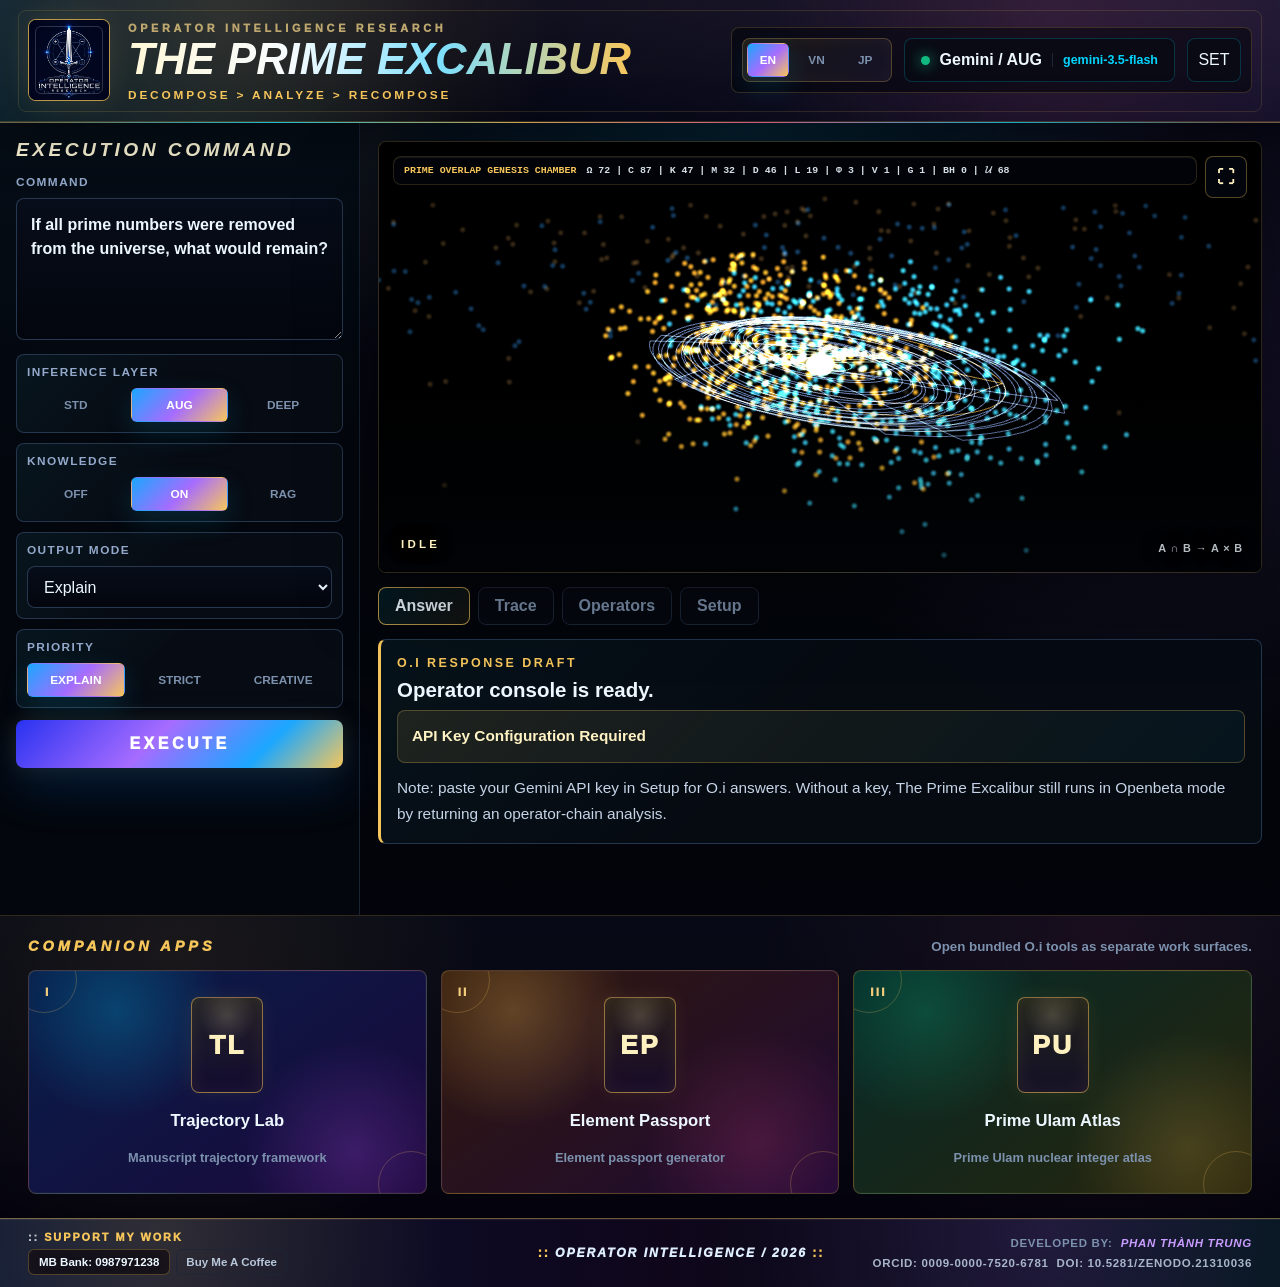
==== commit dac80ad5: "Update index.html" ====
--- a/index.html
+++ b/index.html
@@ -1,4 +1,4 @@
-﻿<!doctype html>
+<!doctype html>
 <html lang="en">
   <head>
     <meta charset="utf-8" />
@@ -85,22 +85,23 @@
           <button class="run-button" id="runButton" type="button" data-i18n="run">EXECUTE</button>
         </aside>
 
-        <section class="main-stage">
-          <div class="stage-visual">
-            <div class="genesis-chamber" id="genesisChamber" aria-hidden="true">
-              <canvas id="primeGenesisCanvas"></canvas>
-              <button class="genesis-expand" id="genesisExpandButton" type="button" aria-label="Expand genesis chamber">⛶</button>
-              <div class="genesis-hud">
-                <strong>PRIME OVERLAP GENESIS CHAMBER</strong>
-                <span>FIELD: A/B PRIME OVERLAP</span>
-                <span>MODE: MULTIPLICATIVE GENESIS</span>
-                <span id="genesisReadout">WEBGL: STARTING</span>
-              </div>
-              <div class="genesis-pipeline">A/B Prime Domains -> Overlap -> Prime Multiplication -> Matter Nodes -> Galaxy Seeds</div>
-              <div class="genesis-fallback" id="genesisFallback">WebGL chamber is not available.</div>
-            </div>
-            <p id="stageCaption" data-i18n="idle">Idle</p>
-          </div>
+        <section class="main-stage">
+          <div class="stage-visual">
+            <div class="genesis-chamber" id="genesisChamber" aria-hidden="true">
+              <canvas id="primeGenesisCanvas"></canvas>
+              <button class="genesis-expand" id="genesisExpandButton" type="button" aria-label="Expand genesis chamber">⛶</button>
+              <div class="genesis-hud">
+                <strong>PRIME OVERLAP GENESIS CHAMBER</strong>
+                <span>FIELD: A/B PRIME OVERLAP</span>
+                <span>MODE: MULTIPLICATIVE GENESIS</span>
+                <span id="genesisReadout">WEBGL: STARTING</span>
+              </div>
+              <div class="genesis-phase" id="genesisPhase">PHASE 01 · A × B</div>
+              <div class="genesis-pipeline" id="genesisPipeline">A/B PRIME DOMAINS → Ω OVERLAP → PRIME MULTIPLICATION</div>
+              <div class="genesis-fallback" id="genesisFallback">WebGL chamber is not available.</div>
+            </div>
+            <p id="stageCaption" data-i18n="idle">Idle</p>
+          </div>
 
           <nav class="tabs" aria-label="Output tabs">
             <button class="active" data-tab="answer" type="button" data-i18n="tabAnswer">Answer</button>
@@ -111,13 +112,13 @@
 
           <section class="tab-panel active" id="answerPanel">
             <div class="result-card">
-              <div class="card-kicker" data-i18n="responseDraft">O.i Response Draft</div>
-              <h3 id="answerTitle" data-i18n="readyTitle">Operator console is ready.</h3>
-              <div id="answerText" class="answer-body" data-i18n="readyText">
-                Enter a command, choose an inference layer, then press EXECUTE. O.i Box will apply the bundled operator chain before calling the selected provider.
-              </div>
-            </div>
-          </section>
+              <div class="card-kicker" data-i18n="responseDraft">O.i Response Draft</div>
+              <h3 id="answerTitle" data-i18n="readyTitle">Operator console is ready.</h3>
+              <div id="answerText" class="answer-body" data-i18n="readyText">
+                Enter a command, choose an inference layer, then press EXECUTE. O.i Box will apply the bundled operator chain before calling the selected provider.
+              </div>
+            </div>
+          </section>
 
           <section class="tab-panel" id="tracePanel">
             <ol class="trace-list" id="traceList"></ol>
@@ -131,54 +132,55 @@
             <div class="operator-grid" id="operatorGrid"></div>
           </section>
 
-          <section class="tab-panel" id="setupPanel">
-            <div class="setup-stack">
-              <section class="api-key-card" aria-label="Gemini API key configuration">
-                <div class="api-key-card-header">
-                  <div>
-                    <span data-i18n="apiConfigRequired">API Key Configuration</span>
-                    <small data-i18n="apiConfigHint">Paste your personal Gemini API key to launch evaluation.</small>
-                  </div>
-                  <a href="https://aistudio.google.com/app/apikey" target="_blank" rel="noreferrer" data-i18n="getFreeKey">Get free key</a>
-                </div>
-                <div class="api-key-row">
-                  <input id="providerSelect" type="hidden" value="Gemini" />
-                  <input id="modelInput" type="hidden" value="gemini-3.5-flash" />
-                  <input id="endpointInput" type="hidden" value="" />
-                  <label id="apiKeyField" class="api-key-input-wrap">
-                    <span data-i18n="apiKey">API Key</span>
-                    <input id="apiKeyInput" data-i18n-placeholder="apiKeyPlaceholder" placeholder="AIzaSy..." type="password" />
-                  </label>
-                  <button class="secondary-button compact" id="saveSettingsButton" type="button" data-i18n="applySettings">Apply</button>
-                </div>
-              </section>
-            </div>
-          </section>
-        </section>
-
-      </section>
+          <section class="tab-panel" id="setupPanel">
+            <div class="setup-stack">
+              <section class="api-key-card" aria-label="Gemini API key configuration">
+                <div class="api-key-card-header">
+                  <div>
+                    <span data-i18n="apiConfigRequired">API Key Configuration</span>
+                    <small data-i18n="apiConfigHint">Paste your personal Gemini API key to launch evaluation.</small>
+                  </div>
+                  <a href="https://aistudio.google.com/app/apikey" target="_blank" rel="noreferrer" data-i18n="getFreeKey">Get free key</a>
+                </div>
+                <div class="api-key-row">
+                  <input id="providerSelect" type="hidden" value="Gemini" />
+                  <input id="modelInput" type="hidden" value="gemini-3.5-flash" />
+                  <input id="endpointInput" type="hidden" value="" />
+                  <label id="apiKeyField" class="api-key-input-wrap">
+                    <span data-i18n="apiKey">API Key</span>
+                    <input id="apiKeyInput" data-i18n-placeholder="apiKeyPlaceholder" placeholder="AIzaSy..." type="password" />
+                  </label>
+                  <button class="secondary-button compact" id="saveSettingsButton" type="button" data-i18n="applySettings">Apply</button>
+                </div>
+                <div class="api-key-status" id="apiKeyStatus" aria-live="polite"></div>
+              </section>
+            </div>
+          </section>
+        </section>
+
+      </section>
       <section class="companion-apps" aria-label="Companion apps">
         <div class="companion-heading">
           <span data-i18n="companionApps">Companion Apps</span>
           <small data-i18n="companionAppsHint">Open bundled O.i tools as separate work surfaces.</small>
         </div>
         <div class="tarot-grid">
-          <a class="tarot-card tarot-trajectory" href="./apps/trajectory-lab/index.html" target="_blank" rel="noreferrer">
-            <span class="tarot-number">I</span>
-            <span class="tarot-icon" aria-hidden="true">TL</span>
-            <strong data-i18n="trajectoryLabName">Trajectory Lab</strong>
+          <a class="tarot-card tarot-trajectory" href="./apps/trajectory-lab/index.html" target="_blank" rel="noreferrer">
+            <span class="tarot-number">I</span>
+            <span class="tarot-icon" aria-hidden="true">TL</span>
+            <strong data-i18n="trajectoryLabName">Trajectory Lab</strong>
             <small data-i18n="trajectoryLabHint">Manuscript trajectory framework</small>
           </a>
-          <a class="tarot-card tarot-passport" href="./apps/element-passport-generator/index.html" target="_blank" rel="noreferrer">
-            <span class="tarot-number">II</span>
-            <span class="tarot-icon" aria-hidden="true">EP</span>
-            <strong data-i18n="elementPassportName">Element Passport</strong>
+          <a class="tarot-card tarot-passport" href="./apps/element-passport-generator/index.html" target="_blank" rel="noreferrer">
+            <span class="tarot-number">II</span>
+            <span class="tarot-icon" aria-hidden="true">EP</span>
+            <strong data-i18n="elementPassportName">Element Passport</strong>
             <small data-i18n="elementPassportHint">Element passport generator</small>
           </a>
-          <a class="tarot-card tarot-prime" href="./apps/prime-ulam-nuclear-atlas/index.html" target="_blank" rel="noreferrer">
-            <span class="tarot-number">III</span>
-            <span class="tarot-icon" aria-hidden="true">PU</span>
-            <strong data-i18n="primeUlamAtlasName">Prime Ulam Atlas</strong>
+          <a class="tarot-card tarot-prime" href="./apps/prime-ulam-nuclear-atlas/index.html" target="_blank" rel="noreferrer">
+            <span class="tarot-number">III</span>
+            <span class="tarot-icon" aria-hidden="true">PU</span>
+            <strong data-i18n="primeUlamAtlasName">Prime Ulam Atlas</strong>
             <small data-i18n="primeUlamAtlasHint">Prime Ulam nuclear integer atlas</small>
           </a>
         </div>
@@ -188,21 +190,21 @@
           <h2><span>::</span> <span data-i18n="supportWork">Support My Work</span></h2>
           <div class="footer-links">
             <span class="bank-pill">MB Bank: 0987971238</span>
-            <a href="https://www.buymeacoffee.com/vietgemsvn" target="_blank" rel="noreferrer">Buy Me A Coffee</a>
-          </div>
-        </section>
-        <section class="footer-center"><span>::</span> Operator Intelligence / 2026 <span>::</span></section>
-        <section class="footer-credit">
-          <span data-i18n="developedBy">Developed by:</span>
-          <a href="https://www.fb.me/phanthanhtrung" target="_blank" rel="noreferrer">Phan Thành Trung</a>
-          <a class="footer-id" href="https://orcid.org/0009-0000-7520-6781" target="_blank" rel="noreferrer">ORCID: 0009-0000-7520-6781</a>
-          <a class="footer-id" href="https://doi.org/10.5281/zenodo.21310036" target="_blank" rel="noreferrer">DOI: 10.5281/zenodo.21310036</a>
-        </section>
+            <a href="https://www.buymeacoffee.com/vietgemsvn" target="_blank" rel="noreferrer">Buy Me A Coffee</a>
+          </div>
+        </section>
+        <section class="footer-center"><span>::</span> Operator Intelligence / 2026 <span>::</span></section>
+        <section class="footer-credit">
+          <span data-i18n="developedBy">Developed by:</span>
+          <a href="https://www.fb.me/phanthanhtrung" target="_blank" rel="noreferrer">Phan Thành Trung</a>
+          <a class="footer-id" href="https://orcid.org/0009-0000-7520-6781" target="_blank" rel="noreferrer">ORCID: 0009-0000-7520-6781</a>
+          <a class="footer-id" href="https://doi.org/10.5281/zenodo.21310036" target="_blank" rel="noreferrer">DOI: 10.5281/zenodo.21310036</a>
+        </section>
       </footer>
     </main>
 
-    <script src="./operator-data.js"></script>
-    <script src="./app.js"></script>
-    <script src="./genesis-chamber.js"></script>
-  </body>
-</html>
+    <script src="./operator-data.js"></script>
+    <script src="./app.js"></script>
+    <script src="./genesis-chamber.js"></script>
+  </body>
+</html>
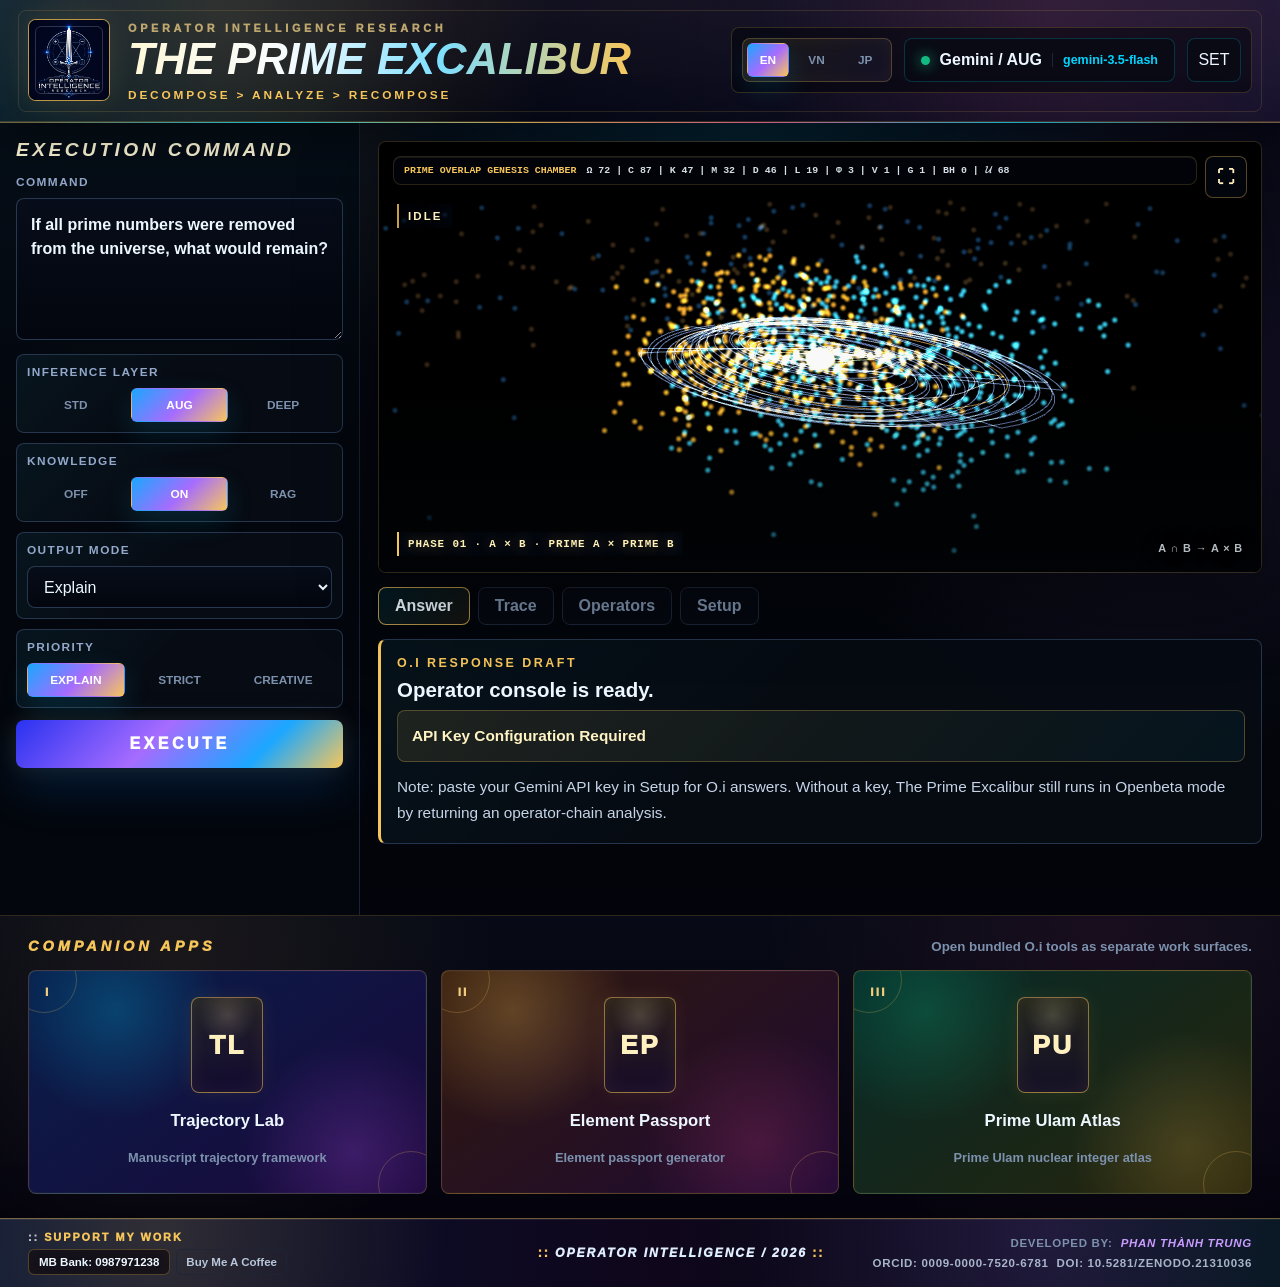
==== commit e3fabace: "Add files via upload" ====
--- a/index.html
+++ b/index.html
@@ -1,4 +1,4 @@
-<!doctype html>
+﻿<!doctype html>
 <html lang="en">
   <head>
     <meta charset="utf-8" />
@@ -85,23 +85,23 @@
           <button class="run-button" id="runButton" type="button" data-i18n="run">EXECUTE</button>
         </aside>
 
-        <section class="main-stage">
-          <div class="stage-visual">
-            <div class="genesis-chamber" id="genesisChamber" aria-hidden="true">
-              <canvas id="primeGenesisCanvas"></canvas>
-              <button class="genesis-expand" id="genesisExpandButton" type="button" aria-label="Expand genesis chamber">⛶</button>
-              <div class="genesis-hud">
-                <strong>PRIME OVERLAP GENESIS CHAMBER</strong>
-                <span>FIELD: A/B PRIME OVERLAP</span>
-                <span>MODE: MULTIPLICATIVE GENESIS</span>
-                <span id="genesisReadout">WEBGL: STARTING</span>
-              </div>
-              <div class="genesis-phase" id="genesisPhase">PHASE 01 · A × B</div>
-              <div class="genesis-pipeline" id="genesisPipeline">A/B PRIME DOMAINS → Ω OVERLAP → PRIME MULTIPLICATION</div>
-              <div class="genesis-fallback" id="genesisFallback">WebGL chamber is not available.</div>
-            </div>
-            <p id="stageCaption" data-i18n="idle">Idle</p>
-          </div>
+        <section class="main-stage">
+          <div class="stage-visual">
+            <div class="genesis-chamber" id="genesisChamber" aria-hidden="true">
+              <canvas id="primeGenesisCanvas"></canvas>
+              <button class="genesis-expand" id="genesisExpandButton" type="button" aria-label="Expand genesis chamber">⛶</button>
+              <div class="genesis-hud">
+                <strong>PRIME OVERLAP GENESIS CHAMBER</strong>
+                <span>FIELD: A/B PRIME OVERLAP</span>
+                <span>MODE: MULTIPLICATIVE GENESIS</span>
+                <span id="genesisReadout">WEBGL: STARTING</span>
+              </div>
+              <div class="genesis-phase" id="genesisPhase">PHASE 01 · A × B</div>
+              <div class="genesis-pipeline" id="genesisPipeline">A/B PRIME DOMAINS → Ω OVERLAP → PRIME MULTIPLICATION</div>
+              <div class="genesis-fallback" id="genesisFallback">WebGL chamber is not available.</div>
+            </div>
+            <p id="stageCaption" data-i18n="idle">Idle</p>
+          </div>
 
           <nav class="tabs" aria-label="Output tabs">
             <button class="active" data-tab="answer" type="button" data-i18n="tabAnswer">Answer</button>
@@ -112,13 +112,13 @@
 
           <section class="tab-panel active" id="answerPanel">
             <div class="result-card">
-              <div class="card-kicker" data-i18n="responseDraft">O.i Response Draft</div>
-              <h3 id="answerTitle" data-i18n="readyTitle">Operator console is ready.</h3>
-              <div id="answerText" class="answer-body" data-i18n="readyText">
-                Enter a command, choose an inference layer, then press EXECUTE. O.i Box will apply the bundled operator chain before calling the selected provider.
-              </div>
-            </div>
-          </section>
+              <div class="card-kicker" data-i18n="responseDraft">O.i Response Draft</div>
+              <h3 id="answerTitle" data-i18n="readyTitle">Operator console is ready.</h3>
+              <div id="answerText" class="answer-body" data-i18n="readyText">
+                Enter a command, choose an inference layer, then press EXECUTE. O.i Box will apply the bundled operator chain before calling the selected provider.
+              </div>
+            </div>
+          </section>
 
           <section class="tab-panel" id="tracePanel">
             <ol class="trace-list" id="traceList"></ol>
@@ -132,55 +132,55 @@
             <div class="operator-grid" id="operatorGrid"></div>
           </section>
 
-          <section class="tab-panel" id="setupPanel">
-            <div class="setup-stack">
-              <section class="api-key-card" aria-label="Gemini API key configuration">
-                <div class="api-key-card-header">
-                  <div>
-                    <span data-i18n="apiConfigRequired">API Key Configuration</span>
-                    <small data-i18n="apiConfigHint">Paste your personal Gemini API key to launch evaluation.</small>
-                  </div>
-                  <a href="https://aistudio.google.com/app/apikey" target="_blank" rel="noreferrer" data-i18n="getFreeKey">Get free key</a>
-                </div>
-                <div class="api-key-row">
-                  <input id="providerSelect" type="hidden" value="Gemini" />
-                  <input id="modelInput" type="hidden" value="gemini-3.5-flash" />
-                  <input id="endpointInput" type="hidden" value="" />
-                  <label id="apiKeyField" class="api-key-input-wrap">
-                    <span data-i18n="apiKey">API Key</span>
-                    <input id="apiKeyInput" data-i18n-placeholder="apiKeyPlaceholder" placeholder="AIzaSy..." type="password" />
-                  </label>
-                  <button class="secondary-button compact" id="saveSettingsButton" type="button" data-i18n="applySettings">Apply</button>
-                </div>
-                <div class="api-key-status" id="apiKeyStatus" aria-live="polite"></div>
-              </section>
-            </div>
-          </section>
-        </section>
-
-      </section>
+          <section class="tab-panel" id="setupPanel">
+            <div class="setup-stack">
+              <section class="api-key-card" aria-label="Gemini API key configuration">
+                <div class="api-key-card-header">
+                  <div>
+                    <span data-i18n="apiConfigRequired">API Key Configuration</span>
+                    <small data-i18n="apiConfigHint">Paste your personal Gemini API key to launch evaluation.</small>
+                  </div>
+                  <a href="https://aistudio.google.com/app/apikey" target="_blank" rel="noreferrer" data-i18n="getFreeKey">Get free key</a>
+                </div>
+                <div class="api-key-row">
+                  <input id="providerSelect" type="hidden" value="Gemini" />
+                  <input id="modelInput" type="hidden" value="gemini-3.5-flash" />
+                  <input id="endpointInput" type="hidden" value="" />
+                  <label id="apiKeyField" class="api-key-input-wrap">
+                    <span data-i18n="apiKey">API Key</span>
+                    <input id="apiKeyInput" data-i18n-placeholder="apiKeyPlaceholder" placeholder="AIzaSy..." type="password" />
+                  </label>
+                  <button class="secondary-button compact" id="saveSettingsButton" type="button" data-i18n="applySettings">Apply</button>
+                </div>
+                <div class="api-key-status" id="apiKeyStatus" aria-live="polite"></div>
+              </section>
+            </div>
+          </section>
+        </section>
+
+      </section>
       <section class="companion-apps" aria-label="Companion apps">
         <div class="companion-heading">
           <span data-i18n="companionApps">Companion Apps</span>
           <small data-i18n="companionAppsHint">Open bundled O.i tools as separate work surfaces.</small>
         </div>
         <div class="tarot-grid">
-          <a class="tarot-card tarot-trajectory" href="./apps/trajectory-lab/index.html" target="_blank" rel="noreferrer">
-            <span class="tarot-number">I</span>
-            <span class="tarot-icon" aria-hidden="true">TL</span>
-            <strong data-i18n="trajectoryLabName">Trajectory Lab</strong>
+          <a class="tarot-card tarot-trajectory" href="./apps/trajectory-lab/index.html" target="_blank" rel="noreferrer">
+            <span class="tarot-number">I</span>
+            <span class="tarot-icon" aria-hidden="true">TL</span>
+            <strong data-i18n="trajectoryLabName">Trajectory Lab</strong>
             <small data-i18n="trajectoryLabHint">Manuscript trajectory framework</small>
           </a>
-          <a class="tarot-card tarot-passport" href="./apps/element-passport-generator/index.html" target="_blank" rel="noreferrer">
-            <span class="tarot-number">II</span>
-            <span class="tarot-icon" aria-hidden="true">EP</span>
-            <strong data-i18n="elementPassportName">Element Passport</strong>
+          <a class="tarot-card tarot-passport" href="./apps/element-passport-generator/index.html" target="_blank" rel="noreferrer">
+            <span class="tarot-number">II</span>
+            <span class="tarot-icon" aria-hidden="true">EP</span>
+            <strong data-i18n="elementPassportName">Element Passport</strong>
             <small data-i18n="elementPassportHint">Element passport generator</small>
           </a>
-          <a class="tarot-card tarot-prime" href="./apps/prime-ulam-nuclear-atlas/index.html" target="_blank" rel="noreferrer">
-            <span class="tarot-number">III</span>
-            <span class="tarot-icon" aria-hidden="true">PU</span>
-            <strong data-i18n="primeUlamAtlasName">Prime Ulam Atlas</strong>
+          <a class="tarot-card tarot-prime" href="./apps/prime-ulam-nuclear-atlas/index.html" target="_blank" rel="noreferrer">
+            <span class="tarot-number">III</span>
+            <span class="tarot-icon" aria-hidden="true">PU</span>
+            <strong data-i18n="primeUlamAtlasName">Prime Ulam Atlas</strong>
             <small data-i18n="primeUlamAtlasHint">Prime Ulam nuclear integer atlas</small>
           </a>
         </div>
@@ -190,21 +190,21 @@
           <h2><span>::</span> <span data-i18n="supportWork">Support My Work</span></h2>
           <div class="footer-links">
             <span class="bank-pill">MB Bank: 0987971238</span>
-            <a href="https://www.buymeacoffee.com/vietgemsvn" target="_blank" rel="noreferrer">Buy Me A Coffee</a>
-          </div>
-        </section>
-        <section class="footer-center"><span>::</span> Operator Intelligence / 2026 <span>::</span></section>
-        <section class="footer-credit">
-          <span data-i18n="developedBy">Developed by:</span>
-          <a href="https://www.fb.me/phanthanhtrung" target="_blank" rel="noreferrer">Phan Thành Trung</a>
-          <a class="footer-id" href="https://orcid.org/0009-0000-7520-6781" target="_blank" rel="noreferrer">ORCID: 0009-0000-7520-6781</a>
-          <a class="footer-id" href="https://doi.org/10.5281/zenodo.21310036" target="_blank" rel="noreferrer">DOI: 10.5281/zenodo.21310036</a>
-        </section>
+            <a href="https://www.buymeacoffee.com/vietgemsvn" target="_blank" rel="noreferrer">Buy Me A Coffee</a>
+          </div>
+        </section>
+        <section class="footer-center"><span>::</span> Operator Intelligence / 2026 <span>::</span></section>
+        <section class="footer-credit">
+          <span data-i18n="developedBy">Developed by:</span>
+          <a href="https://www.fb.me/phanthanhtrung" target="_blank" rel="noreferrer">Phan Thành Trung</a>
+          <a class="footer-id" href="https://orcid.org/0009-0000-7520-6781" target="_blank" rel="noreferrer">ORCID: 0009-0000-7520-6781</a>
+          <a class="footer-id" href="https://doi.org/10.5281/zenodo.21310036" target="_blank" rel="noreferrer">DOI: 10.5281/zenodo.21310036</a>
+        </section>
       </footer>
     </main>
 
-    <script src="./operator-data.js"></script>
-    <script src="./app.js"></script>
-    <script src="./genesis-chamber.js"></script>
-  </body>
-</html>
+    <script src="./operator-data.js"></script>
+    <script src="./app.js"></script>
+    <script src="./genesis-chamber.js"></script>
+  </body>
+</html>
--- a/styles.css
+++ b/styles.css
@@ -415,6 +415,14 @@
   inset: 0;
   width: 100%;
   height: 100%;
+  background:
+    radial-gradient(circle at 48% 46%, rgba(255, 221, 120, 0.16), transparent 18%),
+    radial-gradient(circle at 25% 35%, rgba(247, 121, 52, 0.14), transparent 30%),
+    radial-gradient(circle at 80% 42%, rgba(27, 167, 255, 0.18), transparent 34%),
+    #020814;
+  opacity: 0.98;
+  transform: translateZ(0);
+  will-change: transform;
 }
 
 .genesis-expand {
@@ -533,6 +541,24 @@
   text-align: right;
   text-transform: uppercase;
   text-shadow: 0 0 18px rgba(0, 0, 0, 0.82);
+  font-family: "Cambria Math", "Segoe UI Symbol", "Segoe UI", sans-serif;
+}
+
+.genesis-phase {
+  position: absolute;
+  bottom: 16px;
+  left: 18px;
+  z-index: 3;
+  max-width: min(390px, calc(100% - 36px));
+  padding: 6px 9px;
+  border-left: 2px solid var(--gold);
+  background: rgba(2, 8, 18, 0.62);
+  color: #fff1b8;
+  font-family: "Cambria Math", "Segoe UI Symbol", "Segoe UI", monospace;
+  font-size: 0.68rem;
+  font-weight: 800;
+  letter-spacing: 0.08em;
+  text-shadow: 0 0 14px rgba(247, 198, 91, 0.48);
 }
 
 .genesis-fallback {
@@ -552,14 +578,17 @@
 #stageCaption {
   position: absolute;
   z-index: 4;
-  bottom: 22px;
-  left: 22px;
-  max-width: 220px;
+  top: 62px;
+  left: 18px;
+  max-width: min(260px, calc(100% - 90px));
   margin: 0;
+  padding: 6px 9px;
+  border-left: 2px solid rgba(247, 198, 91, 0.82);
+  background: rgba(2, 8, 18, 0.58);
   color: #fff0bf;
   font-size: 0.72rem;
   font-weight: 900;
-  letter-spacing: 0.28em;
+  letter-spacing: 0.18em;
   text-align: left;
   text-shadow: 0 0 18px rgba(0, 0, 0, 0.8), 0 0 18px rgba(247, 198, 91, 0.34);
   text-transform: uppercase;
@@ -635,6 +664,12 @@
   color: var(--text);
   font-size: 0.96rem;
   line-height: 1.72;
+  contain: layout paint style;
+}
+
+.answer-body > * {
+  content-visibility: auto;
+  contain-intrinsic-size: auto 64px;
 }
 
 .answer-body p {
@@ -677,6 +712,102 @@
   color: #9fe7ff;
   font-family: Consolas, "SFMono-Regular", monospace;
   font-size: 0.9em;
+}
+
+.math-inline,
+.math-block {
+  color: #fff3c4;
+  font-family: "Cambria Math", "STIX Two Math", Georgia, serif;
+  font-weight: 700;
+}
+
+.math-inline {
+  display: inline-flex;
+  align-items: center;
+  gap: 0.12em;
+  padding: 0 2px;
+  vertical-align: baseline;
+}
+
+.math-block {
+  display: flex;
+  align-items: center;
+  width: fit-content;
+  max-width: 100%;
+  margin: 4px 0;
+  padding: 12px 14px;
+  overflow-x: auto;
+  border: 1px solid rgba(247, 198, 91, 0.24);
+  border-radius: 8px;
+  background: rgba(255, 202, 86, 0.06);
+  line-height: 1.5;
+  white-space: nowrap;
+  contain-intrinsic-size: auto 74px;
+}
+
+.math-frac {
+  display: inline-grid;
+  grid-template-rows: auto auto;
+  align-items: center;
+  margin: 0 0.16em;
+  text-align: center;
+  vertical-align: middle;
+}
+
+.math-frac > span:first-child {
+  padding: 0 0.26em 0.08em;
+  border-bottom: 1px solid currentColor;
+}
+
+.math-frac > span:last-child {
+  padding: 0.08em 0.26em 0;
+}
+
+.math-inline sub,
+.math-inline sup,
+.math-block sub,
+.math-block sup {
+  line-height: 0;
+}
+
+.answer-body pre.code-block {
+  position: relative;
+  margin: 2px 0 6px;
+  padding: 38px 16px 16px;
+  overflow: auto;
+  border: 1px solid rgba(247, 198, 91, 0.26);
+  border-radius: 8px;
+  background:
+    linear-gradient(135deg, rgba(255, 202, 86, 0.08), transparent 32%),
+    rgba(3, 7, 16, 0.94);
+  box-shadow: inset 0 1px 0 rgba(255, 244, 196, 0.06);
+  contain-intrinsic-size: auto 220px;
+}
+
+.answer-body pre.code-block code {
+  display: block;
+  padding: 0;
+  border: 0;
+  background: transparent;
+  color: #dff7ff;
+  font-size: 0.88rem;
+  line-height: 1.65;
+  white-space: pre;
+}
+
+.code-lang {
+  position: absolute;
+  top: 10px;
+  left: 12px;
+  padding: 3px 8px;
+  border: 1px solid rgba(247, 198, 91, 0.28);
+  border-radius: 999px;
+  color: var(--gold);
+  font-family: var(--mono);
+  font-size: 0.62rem;
+  font-weight: 900;
+  letter-spacing: 0.1em;
+  text-transform: uppercase;
 }
 
 .answer-note {
@@ -858,6 +989,28 @@
   background: rgba(4, 10, 22, 0.9);
 }
 
+.api-key-status {
+  display: none;
+  min-height: 20px;
+  padding: 8px 10px;
+  border: 1px solid rgba(82, 255, 187, 0.22);
+  border-radius: 8px;
+  background: rgba(30, 255, 171, 0.08);
+  color: #9cffd6;
+  font-size: 0.82rem;
+  font-weight: 850;
+}
+
+.api-key-status.visible {
+  display: block;
+}
+
+.api-key-status.warning {
+  border-color: rgba(255, 198, 91, 0.28);
+  background: rgba(255, 198, 91, 0.08);
+  color: #ffe2a1;
+}
+
 .secondary-button.compact {
   width: auto;
   min-width: 86px;
@@ -1479,11 +1632,20 @@
     display: none;
   }
 
+  .genesis-phase {
+    right: 64px;
+    bottom: 14px;
+    max-width: none;
+    overflow: hidden;
+    text-overflow: ellipsis;
+    white-space: nowrap;
+  }
+
   #stageCaption {
-    bottom: 24px;
+    top: 14px;
     left: 16px;
-    max-width: calc(100% - 32px);
-    letter-spacing: 0.18em;
+    max-width: calc(100% - 88px);
+    letter-spacing: 0.12em;
   }
 
   .free-model-grid {
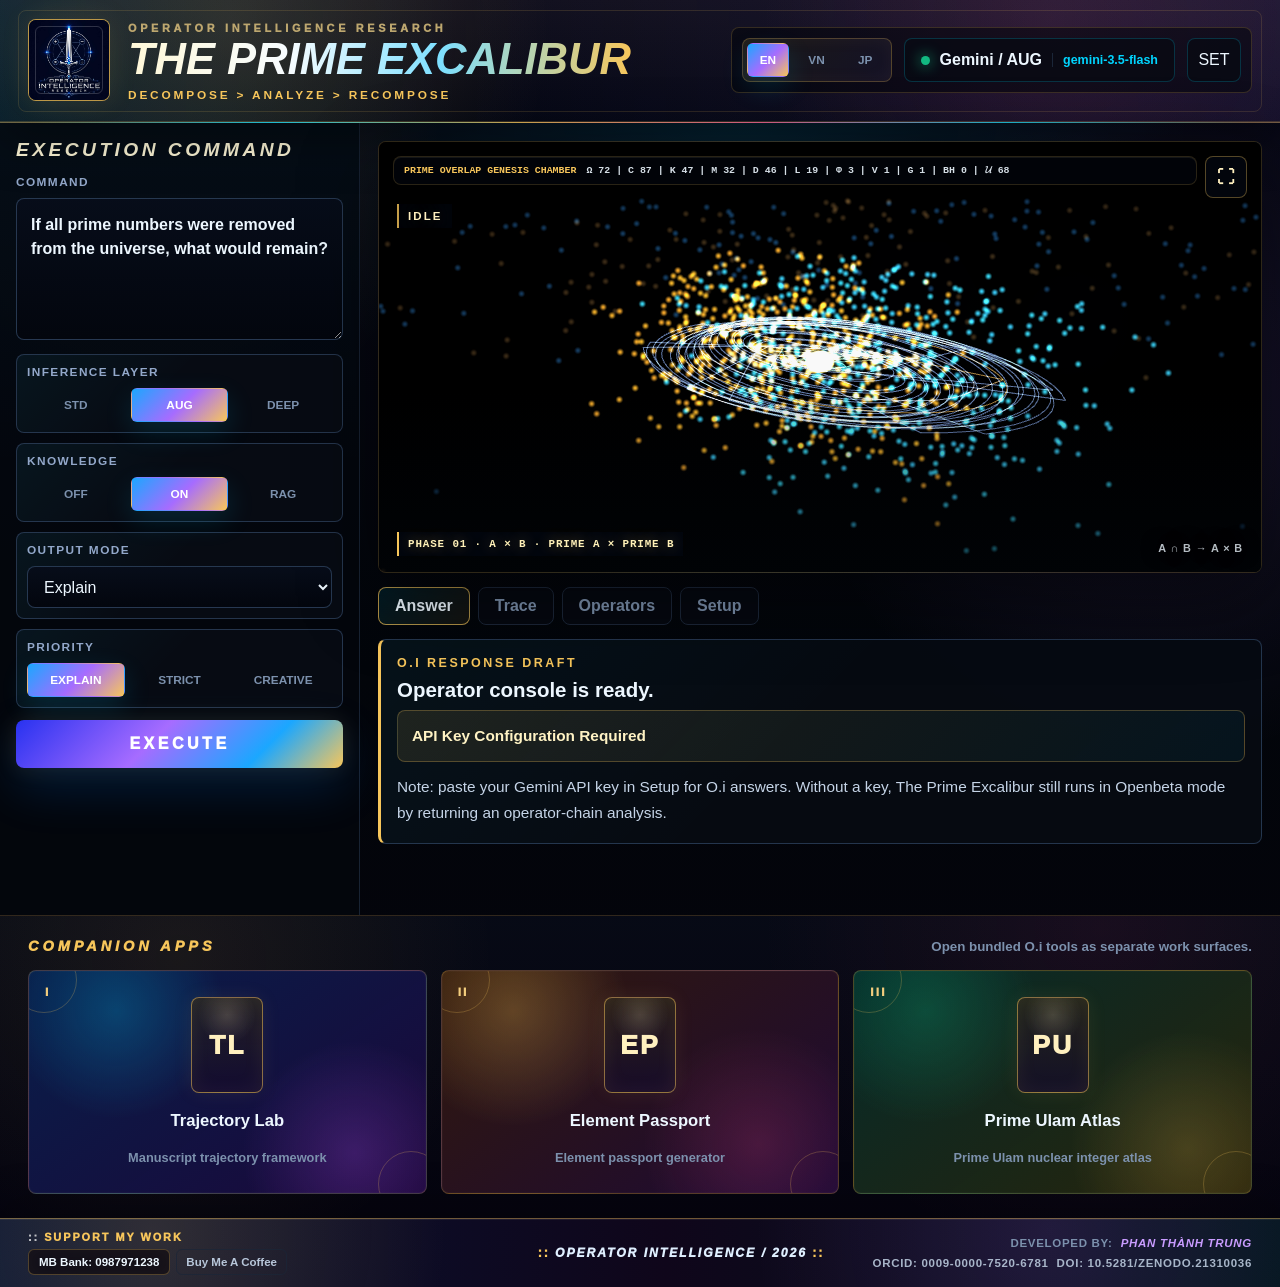
==== commit 458bc8c8: "Update index.html" ====
--- a/index.html
+++ b/index.html
@@ -1,9 +1,43 @@
-﻿<!doctype html>
+<!doctype html>
 <html lang="en">
   <head>
     <meta charset="utf-8" />
     <meta name="viewport" content="width=device-width, initial-scale=1" />
-    <title>The Prime Excalibur</title>
+    <title>The Prime Excalibur | Operator Intelligence</title>
+    <meta name="description" content="The Prime Excalibur is an Operator Intelligence workbench for decomposition, analysis, recomposition, and AI-assisted reasoning." />
+    <meta name="robots" content="index, follow, max-image-preview:large" />
+    <meta name="theme-color" content="#050814" />
+    <link rel="canonical" href="https://www.o-i.vn/" />
+    <link rel="icon" type="image/png" sizes="32x32" href="./assets/favicon-32.png" />
+    <link rel="apple-touch-icon" sizes="180x180" href="./assets/apple-touch-icon.png" />
+    <link rel="manifest" href="./site.webmanifest" />
+    <meta property="og:type" content="website" />
+    <meta property="og:site_name" content="Operator Intelligence" />
+    <meta property="og:title" content="The Prime Excalibur" />
+    <meta property="og:description" content="Decompose, analyze, and recompose through an Operator Intelligence workbench." />
+    <meta property="og:url" content="https://www.o-i.vn/" />
+    <meta property="og:image" content="https://www.o-i.vn/assets/oi-research-logo.jpg" />
+    <meta name="twitter:card" content="summary_large_image" />
+    <meta name="twitter:title" content="The Prime Excalibur" />
+    <meta name="twitter:description" content="An Operator Intelligence workbench for structured AI-assisted reasoning." />
+    <meta name="twitter:image" content="https://www.o-i.vn/assets/oi-research-logo.jpg" />
+    <script type="application/ld+json">
+      {
+        "@context": "https://schema.org",
+        "@type": "WebApplication",
+        "name": "The Prime Excalibur",
+        "url": "https://www.o-i.vn/",
+        "applicationCategory": "EducationalApplication",
+        "operatingSystem": "Web",
+        "inLanguage": ["en", "vi", "ja"],
+        "description": "An Operator Intelligence workbench for decomposition, analysis, recomposition, and AI-assisted reasoning.",
+        "author": {
+          "@type": "Person",
+          "name": "Phan Thanh Trung",
+          "identifier": "https://orcid.org/0009-0000-7520-6781"
+        }
+      }
+    </script>
     <link rel="stylesheet" href="./styles.css" />
   </head>
   <body>
@@ -85,23 +119,23 @@
           <button class="run-button" id="runButton" type="button" data-i18n="run">EXECUTE</button>
         </aside>
 
-        <section class="main-stage">
-          <div class="stage-visual">
-            <div class="genesis-chamber" id="genesisChamber" aria-hidden="true">
-              <canvas id="primeGenesisCanvas"></canvas>
-              <button class="genesis-expand" id="genesisExpandButton" type="button" aria-label="Expand genesis chamber">⛶</button>
-              <div class="genesis-hud">
-                <strong>PRIME OVERLAP GENESIS CHAMBER</strong>
-                <span>FIELD: A/B PRIME OVERLAP</span>
-                <span>MODE: MULTIPLICATIVE GENESIS</span>
-                <span id="genesisReadout">WEBGL: STARTING</span>
-              </div>
-              <div class="genesis-phase" id="genesisPhase">PHASE 01 · A × B</div>
-              <div class="genesis-pipeline" id="genesisPipeline">A/B PRIME DOMAINS → Ω OVERLAP → PRIME MULTIPLICATION</div>
-              <div class="genesis-fallback" id="genesisFallback">WebGL chamber is not available.</div>
-            </div>
-            <p id="stageCaption" data-i18n="idle">Idle</p>
-          </div>
+        <section class="main-stage">
+          <div class="stage-visual">
+            <div class="genesis-chamber" id="genesisChamber" aria-hidden="true">
+              <canvas id="primeGenesisCanvas"></canvas>
+              <button class="genesis-expand" id="genesisExpandButton" type="button" aria-label="Expand genesis chamber">⛶</button>
+              <div class="genesis-hud">
+                <strong>PRIME OVERLAP GENESIS CHAMBER</strong>
+                <span>FIELD: A/B PRIME OVERLAP</span>
+                <span>MODE: MULTIPLICATIVE GENESIS</span>
+                <span id="genesisReadout">WEBGL: STARTING</span>
+              </div>
+              <div class="genesis-phase" id="genesisPhase">PHASE 01 · A × B</div>
+              <div class="genesis-pipeline" id="genesisPipeline">A/B PRIME DOMAINS → Ω OVERLAP → PRIME MULTIPLICATION</div>
+              <div class="genesis-fallback" id="genesisFallback">WebGL chamber is not available.</div>
+            </div>
+            <p id="stageCaption" data-i18n="idle">Idle</p>
+          </div>
 
           <nav class="tabs" aria-label="Output tabs">
             <button class="active" data-tab="answer" type="button" data-i18n="tabAnswer">Answer</button>
@@ -112,13 +146,13 @@
 
           <section class="tab-panel active" id="answerPanel">
             <div class="result-card">
-              <div class="card-kicker" data-i18n="responseDraft">O.i Response Draft</div>
-              <h3 id="answerTitle" data-i18n="readyTitle">Operator console is ready.</h3>
-              <div id="answerText" class="answer-body" data-i18n="readyText">
-                Enter a command, choose an inference layer, then press EXECUTE. O.i Box will apply the bundled operator chain before calling the selected provider.
-              </div>
-            </div>
-          </section>
+              <div class="card-kicker" data-i18n="responseDraft">O.i Response Draft</div>
+              <h3 id="answerTitle" data-i18n="readyTitle">Operator console is ready.</h3>
+              <div id="answerText" class="answer-body" data-i18n="readyText">
+                Enter a command, choose an inference layer, then press EXECUTE. O.i Box will apply the bundled operator chain before calling the selected provider.
+              </div>
+            </div>
+          </section>
 
           <section class="tab-panel" id="tracePanel">
             <ol class="trace-list" id="traceList"></ol>
@@ -132,55 +166,55 @@
             <div class="operator-grid" id="operatorGrid"></div>
           </section>
 
-          <section class="tab-panel" id="setupPanel">
-            <div class="setup-stack">
-              <section class="api-key-card" aria-label="Gemini API key configuration">
-                <div class="api-key-card-header">
-                  <div>
-                    <span data-i18n="apiConfigRequired">API Key Configuration</span>
-                    <small data-i18n="apiConfigHint">Paste your personal Gemini API key to launch evaluation.</small>
-                  </div>
-                  <a href="https://aistudio.google.com/app/apikey" target="_blank" rel="noreferrer" data-i18n="getFreeKey">Get free key</a>
-                </div>
-                <div class="api-key-row">
-                  <input id="providerSelect" type="hidden" value="Gemini" />
-                  <input id="modelInput" type="hidden" value="gemini-3.5-flash" />
-                  <input id="endpointInput" type="hidden" value="" />
-                  <label id="apiKeyField" class="api-key-input-wrap">
-                    <span data-i18n="apiKey">API Key</span>
-                    <input id="apiKeyInput" data-i18n-placeholder="apiKeyPlaceholder" placeholder="AIzaSy..." type="password" />
-                  </label>
-                  <button class="secondary-button compact" id="saveSettingsButton" type="button" data-i18n="applySettings">Apply</button>
-                </div>
-                <div class="api-key-status" id="apiKeyStatus" aria-live="polite"></div>
-              </section>
-            </div>
-          </section>
-        </section>
-
-      </section>
+          <section class="tab-panel" id="setupPanel">
+            <div class="setup-stack">
+              <section class="api-key-card" aria-label="Gemini API key configuration">
+                <div class="api-key-card-header">
+                  <div>
+                    <span data-i18n="apiConfigRequired">API Key Configuration</span>
+                    <small data-i18n="apiConfigHint">Paste your personal Gemini API key to launch evaluation.</small>
+                  </div>
+                  <a href="https://aistudio.google.com/app/apikey" target="_blank" rel="noreferrer" data-i18n="getFreeKey">Get free key</a>
+                </div>
+                <div class="api-key-row">
+                  <input id="providerSelect" type="hidden" value="Gemini" />
+                  <input id="modelInput" type="hidden" value="gemini-3.5-flash" />
+                  <input id="endpointInput" type="hidden" value="" />
+                  <label id="apiKeyField" class="api-key-input-wrap">
+                    <span data-i18n="apiKey">API Key</span>
+                    <input id="apiKeyInput" data-i18n-placeholder="apiKeyPlaceholder" placeholder="AIzaSy..." type="password" />
+                  </label>
+                  <button class="secondary-button compact" id="saveSettingsButton" type="button" data-i18n="applySettings">Apply</button>
+                </div>
+                <div class="api-key-status" id="apiKeyStatus" aria-live="polite"></div>
+              </section>
+            </div>
+          </section>
+        </section>
+
+      </section>
       <section class="companion-apps" aria-label="Companion apps">
         <div class="companion-heading">
           <span data-i18n="companionApps">Companion Apps</span>
           <small data-i18n="companionAppsHint">Open bundled O.i tools as separate work surfaces.</small>
         </div>
         <div class="tarot-grid">
-          <a class="tarot-card tarot-trajectory" href="./apps/trajectory-lab/index.html" target="_blank" rel="noreferrer">
-            <span class="tarot-number">I</span>
-            <span class="tarot-icon" aria-hidden="true">TL</span>
-            <strong data-i18n="trajectoryLabName">Trajectory Lab</strong>
+          <a class="tarot-card tarot-trajectory" href="./apps/trajectory-lab/index.html" target="_blank" rel="noreferrer">
+            <span class="tarot-number">I</span>
+            <span class="tarot-icon" aria-hidden="true">TL</span>
+            <strong data-i18n="trajectoryLabName">Trajectory Lab</strong>
             <small data-i18n="trajectoryLabHint">Manuscript trajectory framework</small>
           </a>
-          <a class="tarot-card tarot-passport" href="./apps/element-passport-generator/index.html" target="_blank" rel="noreferrer">
-            <span class="tarot-number">II</span>
-            <span class="tarot-icon" aria-hidden="true">EP</span>
-            <strong data-i18n="elementPassportName">Element Passport</strong>
+          <a class="tarot-card tarot-passport" href="./apps/element-passport-generator/index.html" target="_blank" rel="noreferrer">
+            <span class="tarot-number">II</span>
+            <span class="tarot-icon" aria-hidden="true">EP</span>
+            <strong data-i18n="elementPassportName">Element Passport</strong>
             <small data-i18n="elementPassportHint">Element passport generator</small>
           </a>
-          <a class="tarot-card tarot-prime" href="./apps/prime-ulam-nuclear-atlas/index.html" target="_blank" rel="noreferrer">
-            <span class="tarot-number">III</span>
-            <span class="tarot-icon" aria-hidden="true">PU</span>
-            <strong data-i18n="primeUlamAtlasName">Prime Ulam Atlas</strong>
+          <a class="tarot-card tarot-prime" href="./apps/prime-ulam-nuclear-atlas/index.html" target="_blank" rel="noreferrer">
+            <span class="tarot-number">III</span>
+            <span class="tarot-icon" aria-hidden="true">PU</span>
+            <strong data-i18n="primeUlamAtlasName">Prime Ulam Atlas</strong>
             <small data-i18n="primeUlamAtlasHint">Prime Ulam nuclear integer atlas</small>
           </a>
         </div>
@@ -190,21 +224,21 @@
           <h2><span>::</span> <span data-i18n="supportWork">Support My Work</span></h2>
           <div class="footer-links">
             <span class="bank-pill">MB Bank: 0987971238</span>
-            <a href="https://www.buymeacoffee.com/vietgemsvn" target="_blank" rel="noreferrer">Buy Me A Coffee</a>
-          </div>
-        </section>
-        <section class="footer-center"><span>::</span> Operator Intelligence / 2026 <span>::</span></section>
-        <section class="footer-credit">
-          <span data-i18n="developedBy">Developed by:</span>
-          <a href="https://www.fb.me/phanthanhtrung" target="_blank" rel="noreferrer">Phan Thành Trung</a>
-          <a class="footer-id" href="https://orcid.org/0009-0000-7520-6781" target="_blank" rel="noreferrer">ORCID: 0009-0000-7520-6781</a>
-          <a class="footer-id" href="https://doi.org/10.5281/zenodo.21310036" target="_blank" rel="noreferrer">DOI: 10.5281/zenodo.21310036</a>
-        </section>
+            <a href="https://www.buymeacoffee.com/vietgemsvn" target="_blank" rel="noreferrer">Buy Me A Coffee</a>
+          </div>
+        </section>
+        <section class="footer-center"><span>::</span> Operator Intelligence / 2026 <span>::</span></section>
+        <section class="footer-credit">
+          <span data-i18n="developedBy">Developed by:</span>
+          <a href="https://www.fb.me/phanthanhtrung" target="_blank" rel="noreferrer">Phan Thành Trung</a>
+          <a class="footer-id" href="https://orcid.org/0009-0000-7520-6781" target="_blank" rel="noreferrer">ORCID: 0009-0000-7520-6781</a>
+          <a class="footer-id" href="https://doi.org/10.5281/zenodo.21310036" target="_blank" rel="noreferrer">DOI: 10.5281/zenodo.21310036</a>
+        </section>
       </footer>
     </main>
 
-    <script src="./operator-data.js"></script>
-    <script src="./app.js"></script>
-    <script src="./genesis-chamber.js"></script>
-  </body>
-</html>
+    <script src="./operator-data.js"></script>
+    <script src="./app.js"></script>
+    <script src="./genesis-chamber.js"></script>
+  </body>
+</html>
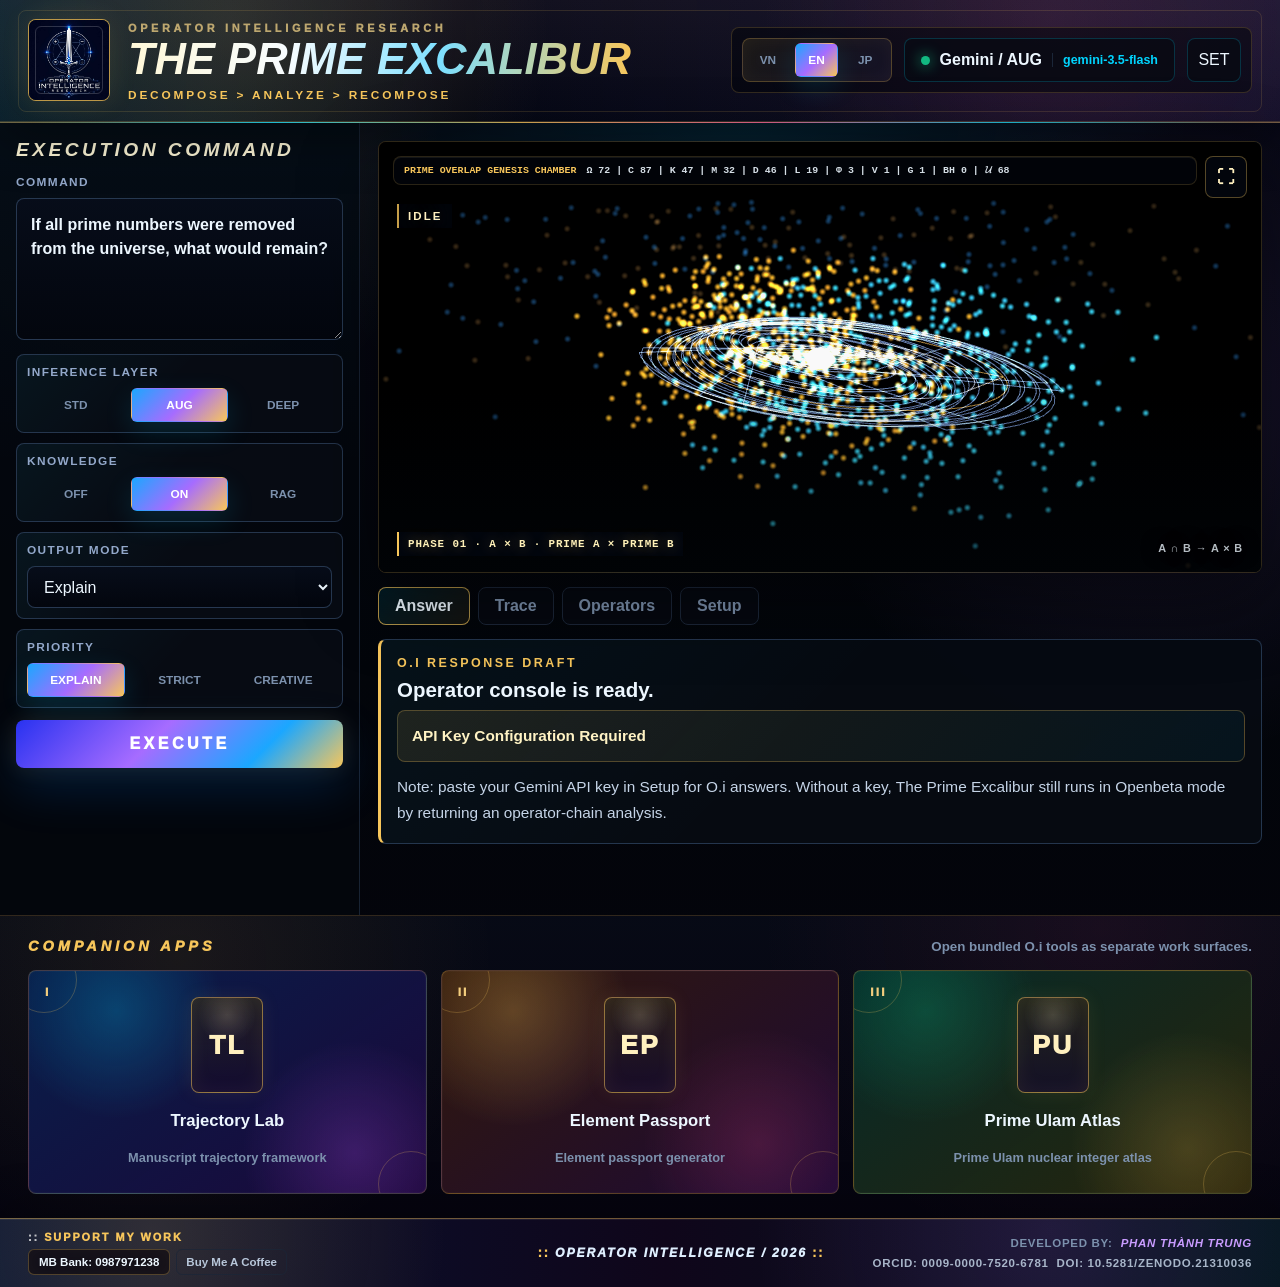
==== commit 32a6df30: "Update index.html" ====
--- a/index.html
+++ b/index.html
@@ -56,8 +56,8 @@
 
         <section class="system-strip" aria-label="System status">
           <div class="segmented language-switch" id="languageSwitch" aria-label="Language">
+            <button data-lang="VN" type="button">VN</button>
             <button class="active" data-lang="EN" type="button">EN</button>
-            <button data-lang="VN" type="button">VN</button>
             <button data-lang="JP" type="button">JP</button>
           </div>
           <div class="status-chip">
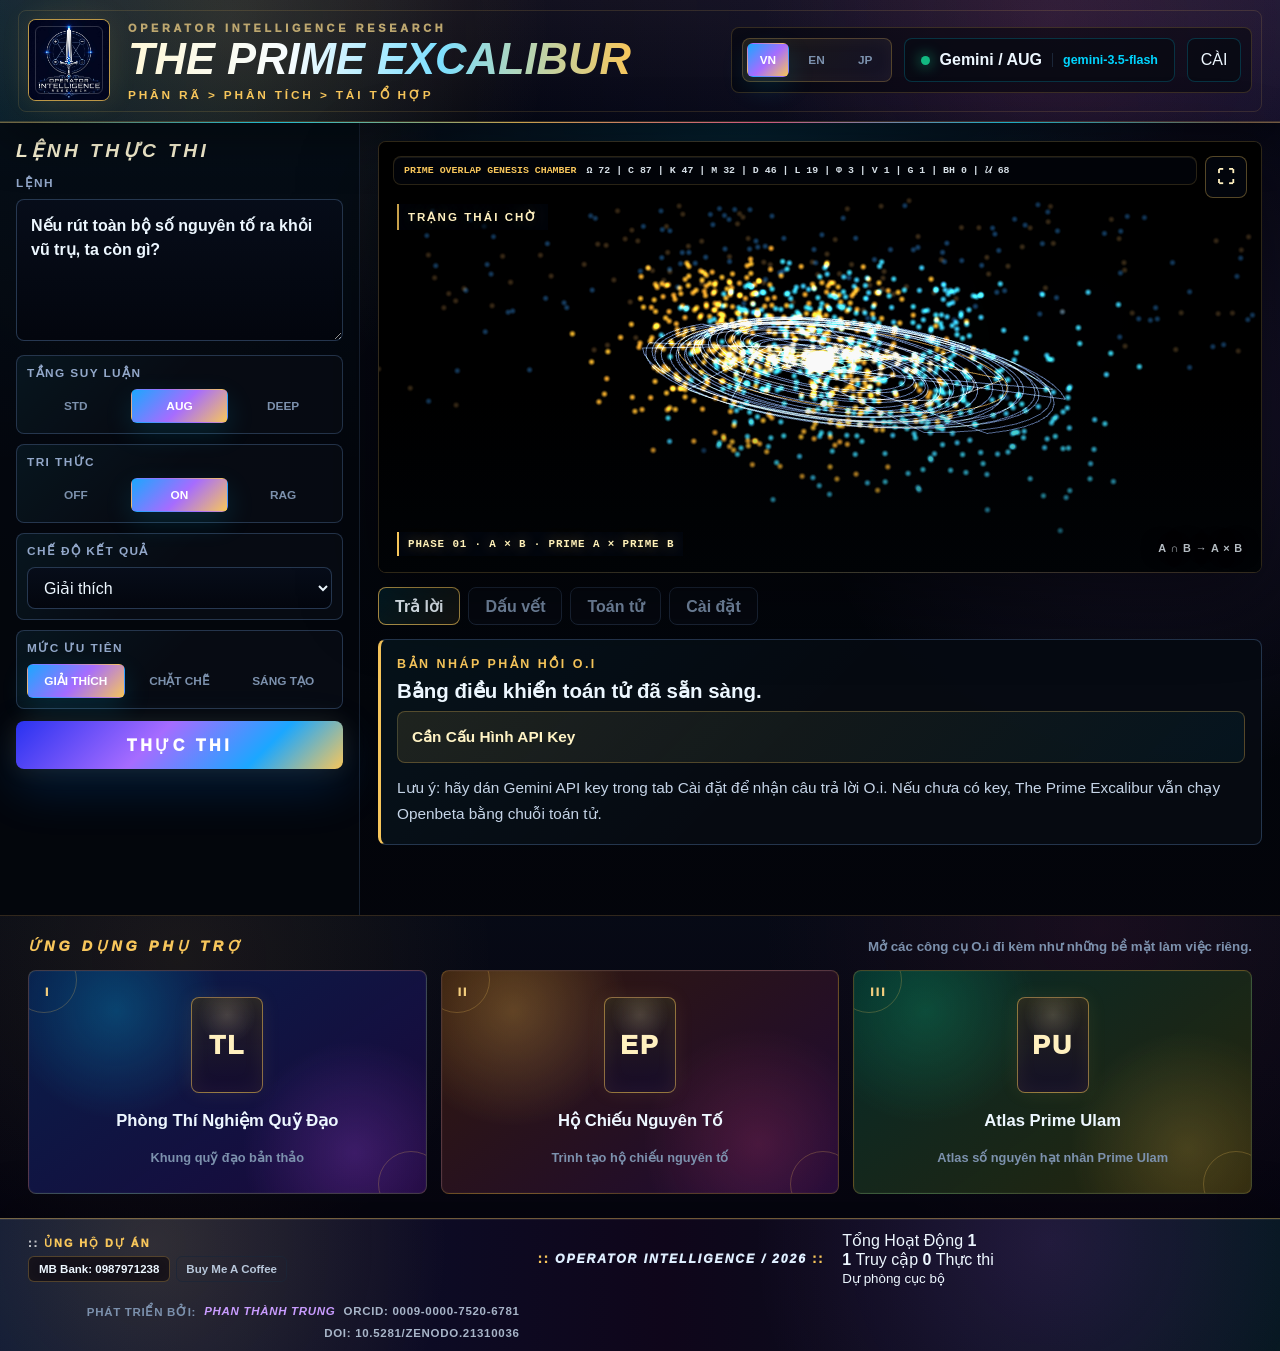
==== commit 08acb96c: "Update index.html" ====
--- a/index.html
+++ b/index.html
@@ -1,5 +1,5 @@
 <!doctype html>
-<html lang="en">
+<html lang="vi">
   <head>
     <meta charset="utf-8" />
     <meta name="viewport" content="width=device-width, initial-scale=1" />
@@ -56,8 +56,8 @@
 
         <section class="system-strip" aria-label="System status">
           <div class="segmented language-switch" id="languageSwitch" aria-label="Language">
-            <button data-lang="VN" type="button">VN</button>
-            <button class="active" data-lang="EN" type="button">EN</button>
+            <button class="active" data-lang="VN" type="button">VN</button>
+            <button data-lang="EN" type="button">EN</button>
             <button data-lang="JP" type="button">JP</button>
           </div>
           <div class="status-chip">
@@ -75,8 +75,8 @@
             <h2 data-i18n="executionCommand">Execution Command</h2>
           </div>
 
-          <label class="field-label" for="commandInput" data-i18n="command">Command</label>
-          <textarea id="commandInput" spellcheck="false">If all prime numbers were removed from the universe, what would remain?</textarea>
+          <label class="field-label" for="commandInput" data-i18n="command">Lệnh</label>
+          <textarea id="commandInput" spellcheck="false">Nếu rút toàn bộ số nguyên tố ra khỏi vũ trụ, ta còn gì?</textarea>
 
           <div class="control-group">
             <span class="group-title" data-i18n="inferenceLayer">Inference Layer</span>
@@ -228,6 +228,15 @@
           </div>
         </section>
         <section class="footer-center"><span>::</span> Operator Intelligence / 2026 <span>::</span></section>
+        <section class="footer-counter" aria-live="polite">
+          <span class="footer-counter-label" data-i18n="activityTotal">Tổng Hoạt Động</span>
+          <strong id="activityTotalCount">0</strong>
+          <div class="footer-counter-details">
+            <span><b id="visitCount">0</b> <span data-i18n="visits">Truy cập</span></span>
+            <span><b id="executionCount">0</b> <span data-i18n="executions">Thực thi</span></span>
+          </div>
+          <small id="counterScope" data-i18n="globalCounter">Bộ đếm toàn cầu</small>
+        </section>
         <section class="footer-credit">
           <span data-i18n="developedBy">Developed by:</span>
           <a href="https://www.fb.me/phanthanhtrung" target="_blank" rel="noreferrer">Phan Thành Trung</a>
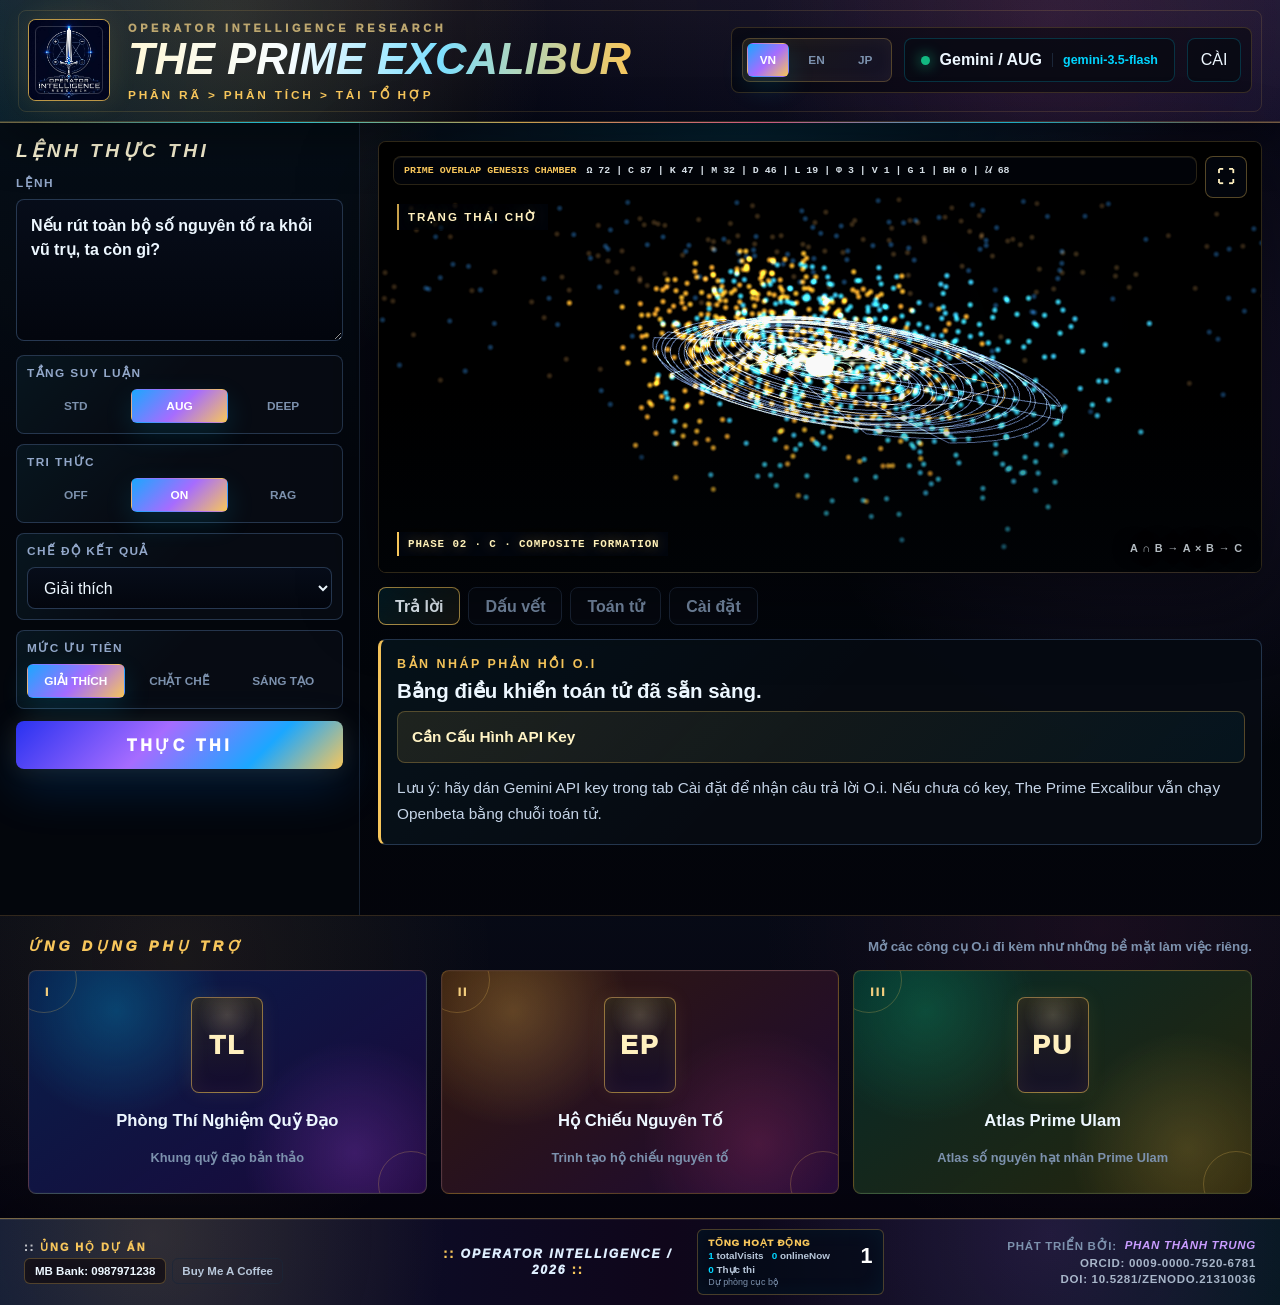
==== commit 0b591f50: "Add cumulative visits and live online counter" ====
--- a/index.html
+++ b/index.html
@@ -1,44 +1,44 @@
-<!doctype html>
-<html lang="vi">
+﻿<!doctype html>
+<html lang="vi">
   <head>
-    <meta charset="utf-8" />
-    <meta name="viewport" content="width=device-width, initial-scale=1" />
-    <title>The Prime Excalibur | Operator Intelligence</title>
-    <meta name="description" content="The Prime Excalibur is an Operator Intelligence workbench for decomposition, analysis, recomposition, and AI-assisted reasoning." />
-    <meta name="robots" content="index, follow, max-image-preview:large" />
-    <meta name="theme-color" content="#050814" />
-    <link rel="canonical" href="https://www.o-i.vn/" />
-    <link rel="icon" type="image/png" sizes="32x32" href="./assets/favicon-32.png" />
-    <link rel="apple-touch-icon" sizes="180x180" href="./assets/apple-touch-icon.png" />
-    <link rel="manifest" href="./site.webmanifest" />
-    <meta property="og:type" content="website" />
-    <meta property="og:site_name" content="Operator Intelligence" />
-    <meta property="og:title" content="The Prime Excalibur" />
-    <meta property="og:description" content="Decompose, analyze, and recompose through an Operator Intelligence workbench." />
-    <meta property="og:url" content="https://www.o-i.vn/" />
-    <meta property="og:image" content="https://www.o-i.vn/assets/oi-research-logo.jpg" />
-    <meta name="twitter:card" content="summary_large_image" />
-    <meta name="twitter:title" content="The Prime Excalibur" />
-    <meta name="twitter:description" content="An Operator Intelligence workbench for structured AI-assisted reasoning." />
-    <meta name="twitter:image" content="https://www.o-i.vn/assets/oi-research-logo.jpg" />
-    <script type="application/ld+json">
-      {
-        "@context": "https://schema.org",
-        "@type": "WebApplication",
-        "name": "The Prime Excalibur",
-        "url": "https://www.o-i.vn/",
-        "applicationCategory": "EducationalApplication",
-        "operatingSystem": "Web",
-        "inLanguage": ["en", "vi", "ja"],
-        "description": "An Operator Intelligence workbench for decomposition, analysis, recomposition, and AI-assisted reasoning.",
-        "author": {
-          "@type": "Person",
-          "name": "Phan Thanh Trung",
-          "identifier": "https://orcid.org/0009-0000-7520-6781"
-        }
-      }
-    </script>
-    <link rel="stylesheet" href="./styles.css" />
+    <meta charset="utf-8" />
+    <meta name="viewport" content="width=device-width, initial-scale=1" />
+    <title>The Prime Excalibur | Operator Intelligence</title>
+    <meta name="description" content="The Prime Excalibur is an Operator Intelligence workbench for decomposition, analysis, recomposition, and AI-assisted reasoning." />
+    <meta name="robots" content="index, follow, max-image-preview:large" />
+    <meta name="theme-color" content="#050814" />
+    <link rel="canonical" href="https://www.o-i.vn/" />
+    <link rel="icon" type="image/png" sizes="32x32" href="./assets/favicon-32.png" />
+    <link rel="apple-touch-icon" sizes="180x180" href="./assets/apple-touch-icon.png" />
+    <link rel="manifest" href="./site.webmanifest" />
+    <meta property="og:type" content="website" />
+    <meta property="og:site_name" content="Operator Intelligence" />
+    <meta property="og:title" content="The Prime Excalibur" />
+    <meta property="og:description" content="Decompose, analyze, and recompose through an Operator Intelligence workbench." />
+    <meta property="og:url" content="https://www.o-i.vn/" />
+    <meta property="og:image" content="https://www.o-i.vn/assets/oi-research-logo.jpg" />
+    <meta name="twitter:card" content="summary_large_image" />
+    <meta name="twitter:title" content="The Prime Excalibur" />
+    <meta name="twitter:description" content="An Operator Intelligence workbench for structured AI-assisted reasoning." />
+    <meta name="twitter:image" content="https://www.o-i.vn/assets/oi-research-logo.jpg" />
+    <script type="application/ld+json">
+      {
+        "@context": "https://schema.org",
+        "@type": "WebApplication",
+        "name": "The Prime Excalibur",
+        "url": "https://www.o-i.vn/",
+        "applicationCategory": "EducationalApplication",
+        "operatingSystem": "Web",
+        "inLanguage": ["en", "vi", "ja"],
+        "description": "An Operator Intelligence workbench for decomposition, analysis, recomposition, and AI-assisted reasoning.",
+        "author": {
+          "@type": "Person",
+          "name": "Phan Thanh Trung",
+          "identifier": "https://orcid.org/0009-0000-7520-6781"
+        }
+      }
+    </script>
+    <link rel="stylesheet" href="./styles.css" />
   </head>
   <body>
     <main class="app-shell">
@@ -56,9 +56,9 @@
 
         <section class="system-strip" aria-label="System status">
           <div class="segmented language-switch" id="languageSwitch" aria-label="Language">
-            <button class="active" data-lang="VN" type="button">VN</button>
-            <button data-lang="EN" type="button">EN</button>
-            <button data-lang="JP" type="button">JP</button>
+            <button class="active" data-lang="VN" type="button">VN</button>
+            <button data-lang="EN" type="button">EN</button>
+            <button data-lang="JP" type="button">JP</button>
           </div>
           <div class="status-chip">
             <span class="status-dot"></span>
@@ -75,8 +75,8 @@
             <h2 data-i18n="executionCommand">Execution Command</h2>
           </div>
 
-          <label class="field-label" for="commandInput" data-i18n="command">Lệnh</label>
-          <textarea id="commandInput" spellcheck="false">Nếu rút toàn bộ số nguyên tố ra khỏi vũ trụ, ta còn gì?</textarea>
+          <label class="field-label" for="commandInput" data-i18n="command">Lệnh</label>
+          <textarea id="commandInput" spellcheck="false">Nếu rút toàn bộ số nguyên tố ra khỏi vũ trụ, ta còn gì?</textarea>
 
           <div class="control-group">
             <span class="group-title" data-i18n="inferenceLayer">Inference Layer</span>
@@ -119,23 +119,23 @@
           <button class="run-button" id="runButton" type="button" data-i18n="run">EXECUTE</button>
         </aside>
 
-        <section class="main-stage">
-          <div class="stage-visual">
-            <div class="genesis-chamber" id="genesisChamber" aria-hidden="true">
-              <canvas id="primeGenesisCanvas"></canvas>
-              <button class="genesis-expand" id="genesisExpandButton" type="button" aria-label="Expand genesis chamber">⛶</button>
-              <div class="genesis-hud">
-                <strong>PRIME OVERLAP GENESIS CHAMBER</strong>
-                <span>FIELD: A/B PRIME OVERLAP</span>
-                <span>MODE: MULTIPLICATIVE GENESIS</span>
-                <span id="genesisReadout">WEBGL: STARTING</span>
-              </div>
-              <div class="genesis-phase" id="genesisPhase">PHASE 01 · A × B</div>
-              <div class="genesis-pipeline" id="genesisPipeline">A/B PRIME DOMAINS → Ω OVERLAP → PRIME MULTIPLICATION</div>
-              <div class="genesis-fallback" id="genesisFallback">WebGL chamber is not available.</div>
-            </div>
-            <p id="stageCaption" data-i18n="idle">Idle</p>
-          </div>
+        <section class="main-stage">
+          <div class="stage-visual">
+            <div class="genesis-chamber" id="genesisChamber" aria-hidden="true">
+              <canvas id="primeGenesisCanvas"></canvas>
+              <button class="genesis-expand" id="genesisExpandButton" type="button" aria-label="Expand genesis chamber">⛶</button>
+              <div class="genesis-hud">
+                <strong>PRIME OVERLAP GENESIS CHAMBER</strong>
+                <span>FIELD: A/B PRIME OVERLAP</span>
+                <span>MODE: MULTIPLICATIVE GENESIS</span>
+                <span id="genesisReadout">WEBGL: STARTING</span>
+              </div>
+              <div class="genesis-phase" id="genesisPhase">PHASE 01 · A × B</div>
+              <div class="genesis-pipeline" id="genesisPipeline">A/B PRIME DOMAINS → Ω OVERLAP → PRIME MULTIPLICATION</div>
+              <div class="genesis-fallback" id="genesisFallback">WebGL chamber is not available.</div>
+            </div>
+            <p id="stageCaption" data-i18n="idle">Idle</p>
+          </div>
 
           <nav class="tabs" aria-label="Output tabs">
             <button class="active" data-tab="answer" type="button" data-i18n="tabAnswer">Answer</button>
@@ -146,13 +146,13 @@
 
           <section class="tab-panel active" id="answerPanel">
             <div class="result-card">
-              <div class="card-kicker" data-i18n="responseDraft">O.i Response Draft</div>
-              <h3 id="answerTitle" data-i18n="readyTitle">Operator console is ready.</h3>
-              <div id="answerText" class="answer-body" data-i18n="readyText">
-                Enter a command, choose an inference layer, then press EXECUTE. O.i Box will apply the bundled operator chain before calling the selected provider.
-              </div>
-            </div>
-          </section>
+              <div class="card-kicker" data-i18n="responseDraft">O.i Response Draft</div>
+              <h3 id="answerTitle" data-i18n="readyTitle">Operator console is ready.</h3>
+              <div id="answerText" class="answer-body" data-i18n="readyText">
+                Enter a command, choose an inference layer, then press EXECUTE. O.i Box will apply the bundled operator chain before calling the selected provider.
+              </div>
+            </div>
+          </section>
 
           <section class="tab-panel" id="tracePanel">
             <ol class="trace-list" id="traceList"></ol>
@@ -166,55 +166,55 @@
             <div class="operator-grid" id="operatorGrid"></div>
           </section>
 
-          <section class="tab-panel" id="setupPanel">
-            <div class="setup-stack">
-              <section class="api-key-card" aria-label="Gemini API key configuration">
-                <div class="api-key-card-header">
-                  <div>
-                    <span data-i18n="apiConfigRequired">API Key Configuration</span>
-                    <small data-i18n="apiConfigHint">Paste your personal Gemini API key to launch evaluation.</small>
-                  </div>
-                  <a href="https://aistudio.google.com/app/apikey" target="_blank" rel="noreferrer" data-i18n="getFreeKey">Get free key</a>
-                </div>
-                <div class="api-key-row">
-                  <input id="providerSelect" type="hidden" value="Gemini" />
-                  <input id="modelInput" type="hidden" value="gemini-3.5-flash" />
-                  <input id="endpointInput" type="hidden" value="" />
-                  <label id="apiKeyField" class="api-key-input-wrap">
-                    <span data-i18n="apiKey">API Key</span>
-                    <input id="apiKeyInput" data-i18n-placeholder="apiKeyPlaceholder" placeholder="AIzaSy..." type="password" />
-                  </label>
-                  <button class="secondary-button compact" id="saveSettingsButton" type="button" data-i18n="applySettings">Apply</button>
-                </div>
-                <div class="api-key-status" id="apiKeyStatus" aria-live="polite"></div>
-              </section>
-            </div>
-          </section>
+          <section class="tab-panel" id="setupPanel">
+            <div class="setup-stack">
+              <section class="api-key-card" aria-label="Gemini API key configuration">
+                <div class="api-key-card-header">
+                  <div>
+                    <span data-i18n="apiConfigRequired">API Key Configuration</span>
+                    <small data-i18n="apiConfigHint">Paste your personal Gemini API key to launch evaluation.</small>
+                  </div>
+                  <a href="https://aistudio.google.com/app/apikey" target="_blank" rel="noreferrer" data-i18n="getFreeKey">Get free key</a>
+                </div>
+                <div class="api-key-row">
+                  <input id="providerSelect" type="hidden" value="Gemini" />
+                  <input id="modelInput" type="hidden" value="gemini-3.5-flash" />
+                  <input id="endpointInput" type="hidden" value="" />
+                  <label id="apiKeyField" class="api-key-input-wrap">
+                    <span data-i18n="apiKey">API Key</span>
+                    <input id="apiKeyInput" data-i18n-placeholder="apiKeyPlaceholder" placeholder="AIzaSy..." type="password" />
+                  </label>
+                  <button class="secondary-button compact" id="saveSettingsButton" type="button" data-i18n="applySettings">Apply</button>
+                </div>
+                <div class="api-key-status" id="apiKeyStatus" aria-live="polite"></div>
+              </section>
+            </div>
+          </section>
         </section>
 
-      </section>
+      </section>
       <section class="companion-apps" aria-label="Companion apps">
         <div class="companion-heading">
           <span data-i18n="companionApps">Companion Apps</span>
           <small data-i18n="companionAppsHint">Open bundled O.i tools as separate work surfaces.</small>
         </div>
         <div class="tarot-grid">
-          <a class="tarot-card tarot-trajectory" href="./apps/trajectory-lab/index.html" target="_blank" rel="noreferrer">
-            <span class="tarot-number">I</span>
-            <span class="tarot-icon" aria-hidden="true">TL</span>
-            <strong data-i18n="trajectoryLabName">Trajectory Lab</strong>
+          <a class="tarot-card tarot-trajectory" href="./apps/trajectory-lab/index.html" target="_blank" rel="noreferrer">
+            <span class="tarot-number">I</span>
+            <span class="tarot-icon" aria-hidden="true">TL</span>
+            <strong data-i18n="trajectoryLabName">Trajectory Lab</strong>
             <small data-i18n="trajectoryLabHint">Manuscript trajectory framework</small>
           </a>
-          <a class="tarot-card tarot-passport" href="./apps/element-passport-generator/index.html" target="_blank" rel="noreferrer">
-            <span class="tarot-number">II</span>
-            <span class="tarot-icon" aria-hidden="true">EP</span>
-            <strong data-i18n="elementPassportName">Element Passport</strong>
+          <a class="tarot-card tarot-passport" href="./apps/element-passport-generator/index.html" target="_blank" rel="noreferrer">
+            <span class="tarot-number">II</span>
+            <span class="tarot-icon" aria-hidden="true">EP</span>
+            <strong data-i18n="elementPassportName">Element Passport</strong>
             <small data-i18n="elementPassportHint">Element passport generator</small>
           </a>
-          <a class="tarot-card tarot-prime" href="./apps/prime-ulam-nuclear-atlas/index.html" target="_blank" rel="noreferrer">
-            <span class="tarot-number">III</span>
-            <span class="tarot-icon" aria-hidden="true">PU</span>
-            <strong data-i18n="primeUlamAtlasName">Prime Ulam Atlas</strong>
+          <a class="tarot-card tarot-prime" href="./apps/prime-ulam-nuclear-atlas/index.html" target="_blank" rel="noreferrer">
+            <span class="tarot-number">III</span>
+            <span class="tarot-icon" aria-hidden="true">PU</span>
+            <strong data-i18n="primeUlamAtlasName">Prime Ulam Atlas</strong>
             <small data-i18n="primeUlamAtlasHint">Prime Ulam nuclear integer atlas</small>
           </a>
         </div>
@@ -224,30 +224,31 @@
           <h2><span>::</span> <span data-i18n="supportWork">Support My Work</span></h2>
           <div class="footer-links">
             <span class="bank-pill">MB Bank: 0987971238</span>
-            <a href="https://www.buymeacoffee.com/vietgemsvn" target="_blank" rel="noreferrer">Buy Me A Coffee</a>
-          </div>
-        </section>
-        <section class="footer-center"><span>::</span> Operator Intelligence / 2026 <span>::</span></section>
-        <section class="footer-counter" aria-live="polite">
-          <span class="footer-counter-label" data-i18n="activityTotal">Tổng Hoạt Động</span>
-          <strong id="activityTotalCount">0</strong>
-          <div class="footer-counter-details">
-            <span><b id="visitCount">0</b> <span data-i18n="visits">Truy cập</span></span>
-            <span><b id="executionCount">0</b> <span data-i18n="executions">Thực thi</span></span>
-          </div>
-          <small id="counterScope" data-i18n="globalCounter">Bộ đếm toàn cầu</small>
-        </section>
-        <section class="footer-credit">
-          <span data-i18n="developedBy">Developed by:</span>
-          <a href="https://www.fb.me/phanthanhtrung" target="_blank" rel="noreferrer">Phan Thành Trung</a>
-          <a class="footer-id" href="https://orcid.org/0009-0000-7520-6781" target="_blank" rel="noreferrer">ORCID: 0009-0000-7520-6781</a>
-          <a class="footer-id" href="https://doi.org/10.5281/zenodo.21310036" target="_blank" rel="noreferrer">DOI: 10.5281/zenodo.21310036</a>
-        </section>
+            <a href="https://www.buymeacoffee.com/vietgemsvn" target="_blank" rel="noreferrer">Buy Me A Coffee</a>
+          </div>
+        </section>
+        <section class="footer-center"><span>::</span> Operator Intelligence / 2026 <span>::</span></section>
+        <section class="footer-counter" aria-live="polite">
+          <span class="footer-counter-label" data-i18n="activityTotal">Tổng Hoạt Động</span>
+          <strong id="activityTotalCount">0</strong>
+          <div class="footer-counter-details">
+            <span><b id="visitCount">0</b> <span data-i18n="totalVisits">Tổng truy cập</span></span>
+            <span class="online-metric"><i aria-hidden="true"></i><b id="onlineCount">0</b> <span data-i18n="onlineNow">Đang trực tuyến</span></span>
+            <span><b id="executionCount">0</b> <span data-i18n="executions">Thực thi</span></span>
+          </div>
+          <small id="counterScope" data-i18n="globalCounter">Bộ đếm toàn cầu</small>
+        </section>
+        <section class="footer-credit">
+          <span data-i18n="developedBy">Developed by:</span>
+          <a href="https://www.fb.me/phanthanhtrung" target="_blank" rel="noreferrer">Phan Thành Trung</a>
+          <a class="footer-id" href="https://orcid.org/0009-0000-7520-6781" target="_blank" rel="noreferrer">ORCID: 0009-0000-7520-6781</a>
+          <a class="footer-id" href="https://doi.org/10.5281/zenodo.21310036" target="_blank" rel="noreferrer">DOI: 10.5281/zenodo.21310036</a>
+        </section>
       </footer>
     </main>
 
-    <script src="./operator-data.js"></script>
-    <script src="./app.js"></script>
-    <script src="./genesis-chamber.js"></script>
-  </body>
-</html>
+    <script src="./operator-data.js"></script>
+    <script src="./app.js"></script>
+    <script src="./genesis-chamber.js"></script>
+  </body>
+</html>
--- a/styles.css
+++ b/styles.css
@@ -1277,11 +1277,11 @@
 
 .app-footer {
   display: grid;
-  grid-template-columns: minmax(360px, 1.2fr) minmax(220px, 0.7fr) minmax(300px, 1fr);
+  grid-template-columns: minmax(260px, 1.1fr) minmax(180px, 0.7fr) minmax(150px, 0.52fr) minmax(280px, 1fr);
   align-items: center;
-  gap: 18px;
-  min-height: 58px;
-  padding: 12px 28px;
+  gap: 14px;
+  min-height: 54px;
+  padding: 10px 24px;
   border-top: 1px solid rgba(247, 198, 91, 0.42);
   background:
     radial-gradient(circle at 12% 20%, rgba(247, 198, 91, 0.16), transparent 26%),
@@ -1292,7 +1292,7 @@
 }
 
 .footer-support h2 {
-  margin: 0 0 6px;
+  margin: 0 0 4px;
   color: var(--gold);
   font-size: 0.68rem;
   font-weight: 950;
@@ -1357,11 +1357,63 @@
   font-style: normal;
 }
 
+.footer-counter {
+  display: grid;
+  grid-template-columns: 1fr auto;
+  gap: 2px 8px;
+  min-width: 0;
+  padding: 7px 10px;
+  border: 1px solid rgba(247, 198, 91, 0.28);
+  border-radius: 6px;
+  background: rgba(3, 12, 24, 0.72);
+  box-shadow: inset 0 0 22px rgba(0, 213, 255, 0.05);
+}
+
+.footer-counter-label {
+  align-self: center;
+  overflow: hidden;
+  color: var(--gold);
+  font-size: 0.61rem;
+  font-weight: 950;
+  letter-spacing: 0.08em;
+  text-overflow: ellipsis;
+  text-transform: uppercase;
+  white-space: nowrap;
+}
+
+.footer-counter > strong {
+  grid-row: span 2;
+  align-self: center;
+  color: #ffffff;
+  font-family: "Cambria Math", "Segoe UI", sans-serif;
+  font-size: 1.35rem;
+  line-height: 1;
+}
+
+.footer-counter-details {
+  display: flex;
+  flex-wrap: wrap;
+  gap: 3px 8px;
+  color: #b8c7da;
+  font-size: 0.62rem;
+  font-weight: 800;
+}
+
+.footer-counter-details b {
+  color: var(--cyan);
+}
+
+.footer-counter small {
+  grid-column: 1 / -1;
+  color: var(--muted);
+  font-size: 0.56rem;
+}
+
 .footer-credit {
   display: flex;
   flex-wrap: wrap;
   justify-content: flex-end;
-  gap: 8px;
+  gap: 4px 8px;
   color: var(--muted);
   font-size: 0.72rem;
   font-weight: 900;
@@ -1539,8 +1591,8 @@
   }
 
   .app-footer {
-    grid-template-columns: 1fr;
-    gap: 14px;
+    grid-template-columns: repeat(2, minmax(0, 1fr));
+    gap: 12px 18px;
   }
 
   .tarot-grid {
@@ -1672,6 +1724,10 @@
     letter-spacing: 0.12em;
   }
 
+  .footer-counter {
+    margin: 12px 0;
+  }
+
   .companion-heading small {
     margin-top: 8px;
     text-align: left;
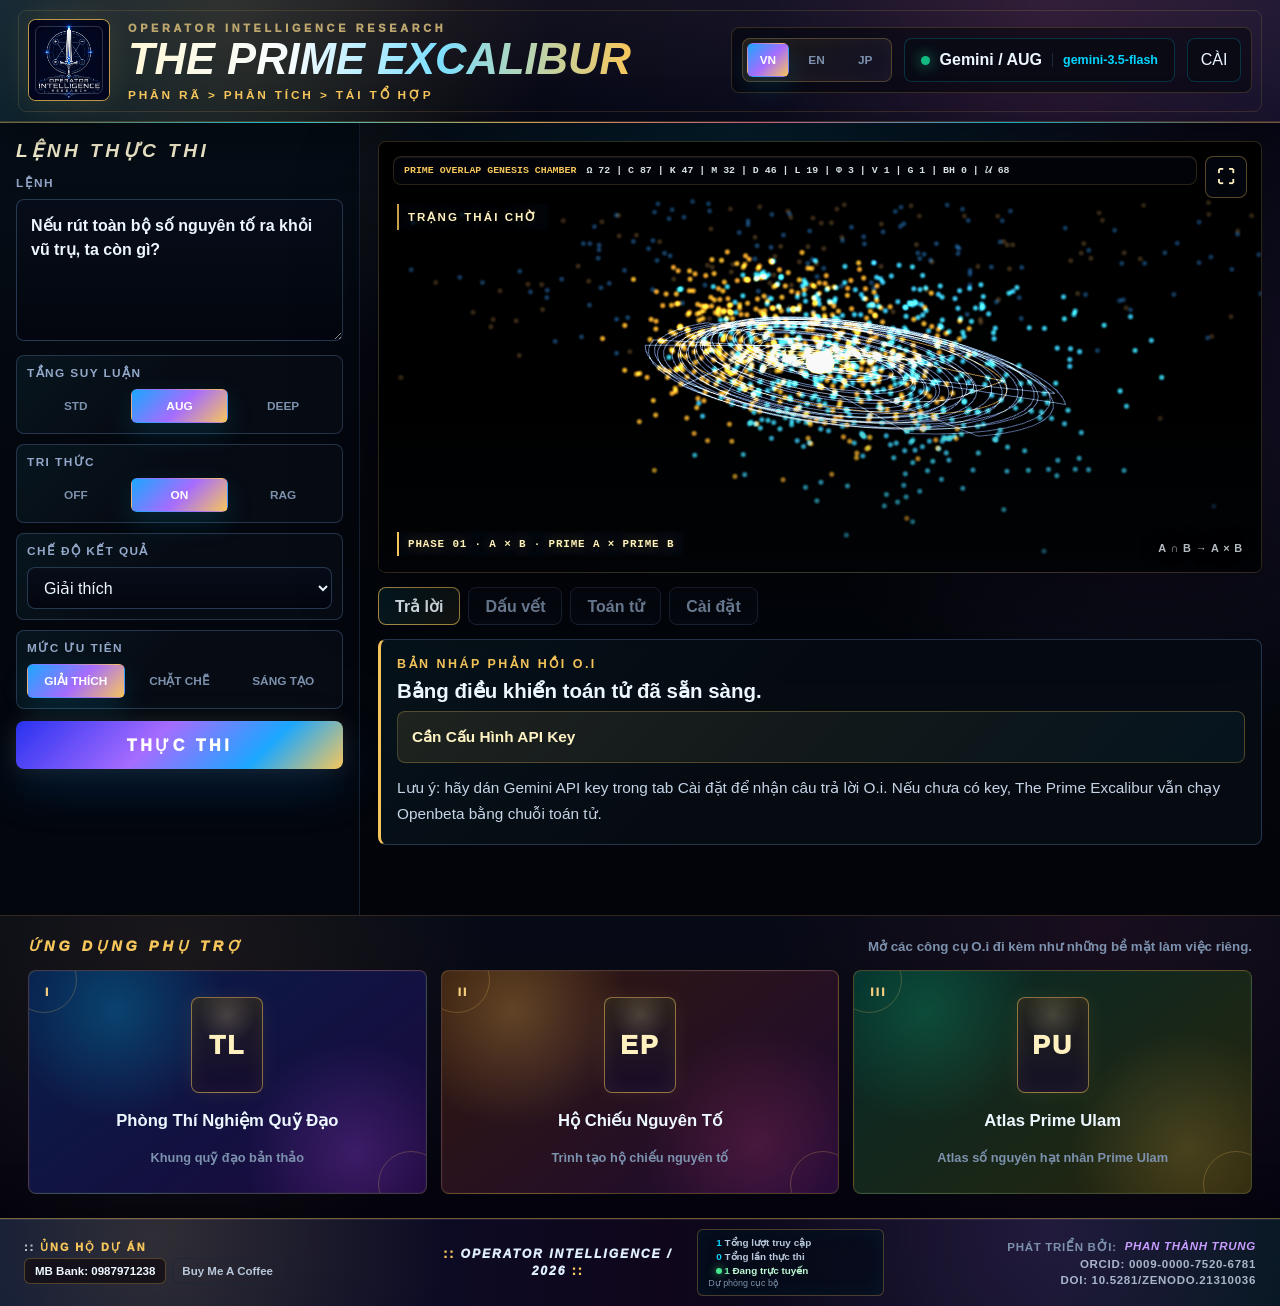
==== commit d6fe523c: "Clarify global usage counter metrics" ====
--- a/index.html
+++ b/index.html
@@ -1,6 +1,6 @@
-﻿<!doctype html>
+<!doctype html>
 <html lang="vi">
-  <head>
+  <head>
     <meta charset="utf-8" />
     <meta name="viewport" content="width=device-width, initial-scale=1" />
     <title>The Prime Excalibur | Operator Intelligence</title>
@@ -39,86 +39,86 @@
       }
     </script>
     <link rel="stylesheet" href="./styles.css" />
-  </head>
-  <body>
-    <main class="app-shell">
-      <header class="topbar">
-        <section class="brand">
-          <div class="brand-mark" aria-hidden="true">
-            <img src="./assets/oi-research-logo.jpg" alt="" />
-          </div>
-          <div>
-            <span class="brand-kicker">Operator Intelligence Research</span>
-            <h1>The Prime Excalibur</h1>
-            <p data-i18n="brandSubtitle">Decompose &gt; Analyze &gt; Recompose</p>
-          </div>
-        </section>
-
-        <section class="system-strip" aria-label="System status">
-          <div class="segmented language-switch" id="languageSwitch" aria-label="Language">
+  </head>
+  <body>
+    <main class="app-shell">
+      <header class="topbar">
+        <section class="brand">
+          <div class="brand-mark" aria-hidden="true">
+            <img src="./assets/oi-research-logo.jpg" alt="" />
+          </div>
+          <div>
+            <span class="brand-kicker">Operator Intelligence Research</span>
+            <h1>The Prime Excalibur</h1>
+            <p data-i18n="brandSubtitle">Decompose &gt; Analyze &gt; Recompose</p>
+          </div>
+        </section>
+
+        <section class="system-strip" aria-label="System status">
+          <div class="segmented language-switch" id="languageSwitch" aria-label="Language">
             <button class="active" data-lang="VN" type="button">VN</button>
             <button data-lang="EN" type="button">EN</button>
             <button data-lang="JP" type="button">JP</button>
-          </div>
-          <div class="status-chip">
-            <span class="status-dot"></span>
-            <span id="providerStatus">Local Shell</span>
-            <strong id="activeModelStatus">gpt-4.1-mini</strong>
-          </div>
-          <button class="icon-button" id="settingsButton" title="Settings" type="button" data-i18n="settingsShort">SET</button>
-        </section>
-      </header>
-
-      <section class="workspace">
-        <aside class="control-panel" aria-label="Execution controls">
-          <div class="panel-header">
-            <h2 data-i18n="executionCommand">Execution Command</h2>
-          </div>
-
+          </div>
+          <div class="status-chip">
+            <span class="status-dot"></span>
+            <span id="providerStatus">Local Shell</span>
+            <strong id="activeModelStatus">gpt-4.1-mini</strong>
+          </div>
+          <button class="icon-button" id="settingsButton" title="Settings" type="button" data-i18n="settingsShort">SET</button>
+        </section>
+      </header>
+
+      <section class="workspace">
+        <aside class="control-panel" aria-label="Execution controls">
+          <div class="panel-header">
+            <h2 data-i18n="executionCommand">Execution Command</h2>
+          </div>
+
           <label class="field-label" for="commandInput" data-i18n="command">Lệnh</label>
           <textarea id="commandInput" spellcheck="false">Nếu rút toàn bộ số nguyên tố ra khỏi vũ trụ, ta còn gì?</textarea>
-
-          <div class="control-group">
-            <span class="group-title" data-i18n="inferenceLayer">Inference Layer</span>
-            <div class="segmented" data-bind="inference">
-              <button data-value="STD" type="button">STD</button>
-              <button class="active" data-value="AUG" type="button">AUG</button>
-              <button data-value="DEEP" type="button">DEEP</button>
-            </div>
-          </div>
-
-          <div class="control-group">
-            <span class="group-title" data-i18n="knowledge">Knowledge</span>
-            <div class="segmented" data-bind="knowledge">
-              <button data-value="OFF" type="button">OFF</button>
-              <button class="active" data-value="ON" type="button">ON</button>
-              <button data-value="RAG" type="button">RAG</button>
-            </div>
-          </div>
-
-          <div class="control-group">
-            <span class="group-title" data-i18n="outputMode">Output Mode</span>
-            <select id="outputMode">
-              <option value="Explain" data-i18n="modeExplain">Explain</option>
-              <option value="Analyze" data-i18n="modeAnalyze">Analyze</option>
-              <option value="Write" data-i18n="modeWrite">Write</option>
-              <option value="Code" data-i18n="modeCode">Code</option>
-              <option value="Plan" data-i18n="modePlan">Plan</option>
-            </select>
-          </div>
-
-          <div class="control-group">
-            <span class="group-title" data-i18n="priority">Priority</span>
-            <div class="segmented" data-bind="priority">
-              <button class="active" data-value="EXPLAIN" type="button" data-i18n="priorityExplain">Explain</button>
-              <button data-value="STRICT" type="button" data-i18n="priorityStrict">Strict</button>
-              <button data-value="CREATIVE" type="button" data-i18n="priorityCreative">Creative</button>
-            </div>
-          </div>
-
-          <button class="run-button" id="runButton" type="button" data-i18n="run">EXECUTE</button>
-        </aside>
-
+
+          <div class="control-group">
+            <span class="group-title" data-i18n="inferenceLayer">Inference Layer</span>
+            <div class="segmented" data-bind="inference">
+              <button data-value="STD" type="button">STD</button>
+              <button class="active" data-value="AUG" type="button">AUG</button>
+              <button data-value="DEEP" type="button">DEEP</button>
+            </div>
+          </div>
+
+          <div class="control-group">
+            <span class="group-title" data-i18n="knowledge">Knowledge</span>
+            <div class="segmented" data-bind="knowledge">
+              <button data-value="OFF" type="button">OFF</button>
+              <button class="active" data-value="ON" type="button">ON</button>
+              <button data-value="RAG" type="button">RAG</button>
+            </div>
+          </div>
+
+          <div class="control-group">
+            <span class="group-title" data-i18n="outputMode">Output Mode</span>
+            <select id="outputMode">
+              <option value="Explain" data-i18n="modeExplain">Explain</option>
+              <option value="Analyze" data-i18n="modeAnalyze">Analyze</option>
+              <option value="Write" data-i18n="modeWrite">Write</option>
+              <option value="Code" data-i18n="modeCode">Code</option>
+              <option value="Plan" data-i18n="modePlan">Plan</option>
+            </select>
+          </div>
+
+          <div class="control-group">
+            <span class="group-title" data-i18n="priority">Priority</span>
+            <div class="segmented" data-bind="priority">
+              <button class="active" data-value="EXPLAIN" type="button" data-i18n="priorityExplain">Explain</button>
+              <button data-value="STRICT" type="button" data-i18n="priorityStrict">Strict</button>
+              <button data-value="CREATIVE" type="button" data-i18n="priorityCreative">Creative</button>
+            </div>
+          </div>
+
+          <button class="run-button" id="runButton" type="button" data-i18n="run">EXECUTE</button>
+        </aside>
+
         <section class="main-stage">
           <div class="stage-visual">
             <div class="genesis-chamber" id="genesisChamber" aria-hidden="true">
@@ -136,16 +136,16 @@
             </div>
             <p id="stageCaption" data-i18n="idle">Idle</p>
           </div>
-
-          <nav class="tabs" aria-label="Output tabs">
-            <button class="active" data-tab="answer" type="button" data-i18n="tabAnswer">Answer</button>
-            <button data-tab="trace" type="button" data-i18n="tabTrace">Trace</button>
-            <button data-tab="operators" type="button" data-i18n="tabOperators">Operators</button>
-            <button data-tab="setup" type="button" data-i18n="tabSetup">Setup</button>
-          </nav>
-
-          <section class="tab-panel active" id="answerPanel">
-            <div class="result-card">
+
+          <nav class="tabs" aria-label="Output tabs">
+            <button class="active" data-tab="answer" type="button" data-i18n="tabAnswer">Answer</button>
+            <button data-tab="trace" type="button" data-i18n="tabTrace">Trace</button>
+            <button data-tab="operators" type="button" data-i18n="tabOperators">Operators</button>
+            <button data-tab="setup" type="button" data-i18n="tabSetup">Setup</button>
+          </nav>
+
+          <section class="tab-panel active" id="answerPanel">
+            <div class="result-card">
               <div class="card-kicker" data-i18n="responseDraft">O.i Response Draft</div>
               <h3 id="answerTitle" data-i18n="readyTitle">Operator console is ready.</h3>
               <div id="answerText" class="answer-body" data-i18n="readyText">
@@ -153,19 +153,19 @@
               </div>
             </div>
           </section>
-
-          <section class="tab-panel" id="tracePanel">
-            <ol class="trace-list" id="traceList"></ol>
-          </section>
-
-          <section class="tab-panel" id="operatorsPanel">
-            <div class="operator-toolbar">
-              <input id="operatorSearch" data-i18n-placeholder="searchOperators" placeholder="Search operators..." type="search" />
-              <span id="operatorCount">0 operators</span>
-            </div>
-            <div class="operator-grid" id="operatorGrid"></div>
-          </section>
-
+
+          <section class="tab-panel" id="tracePanel">
+            <ol class="trace-list" id="traceList"></ol>
+          </section>
+
+          <section class="tab-panel" id="operatorsPanel">
+            <div class="operator-toolbar">
+              <input id="operatorSearch" data-i18n-placeholder="searchOperators" placeholder="Search operators..." type="search" />
+              <span id="operatorCount">0 operators</span>
+            </div>
+            <div class="operator-grid" id="operatorGrid"></div>
+          </section>
+
           <section class="tab-panel" id="setupPanel">
             <div class="setup-stack">
               <section class="api-key-card" aria-label="Gemini API key configuration">
@@ -190,51 +190,59 @@
               </section>
             </div>
           </section>
-        </section>
-
+        </section>
+
       </section>
-      <section class="companion-apps" aria-label="Companion apps">
-        <div class="companion-heading">
-          <span data-i18n="companionApps">Companion Apps</span>
-          <small data-i18n="companionAppsHint">Open bundled O.i tools as separate work surfaces.</small>
-        </div>
-        <div class="tarot-grid">
+      <section class="companion-apps" aria-label="Companion apps">
+        <div class="companion-heading">
+          <span data-i18n="companionApps">Companion Apps</span>
+          <small data-i18n="companionAppsHint">Open bundled O.i tools as separate work surfaces.</small>
+        </div>
+        <div class="tarot-grid">
           <a class="tarot-card tarot-trajectory" href="./apps/trajectory-lab/index.html" target="_blank" rel="noreferrer">
             <span class="tarot-number">I</span>
             <span class="tarot-icon" aria-hidden="true">TL</span>
             <strong data-i18n="trajectoryLabName">Trajectory Lab</strong>
-            <small data-i18n="trajectoryLabHint">Manuscript trajectory framework</small>
-          </a>
+            <small data-i18n="trajectoryLabHint">Manuscript trajectory framework</small>
+          </a>
           <a class="tarot-card tarot-passport" href="./apps/element-passport-generator/index.html" target="_blank" rel="noreferrer">
             <span class="tarot-number">II</span>
             <span class="tarot-icon" aria-hidden="true">EP</span>
             <strong data-i18n="elementPassportName">Element Passport</strong>
-            <small data-i18n="elementPassportHint">Element passport generator</small>
-          </a>
+            <small data-i18n="elementPassportHint">Element passport generator</small>
+          </a>
           <a class="tarot-card tarot-prime" href="./apps/prime-ulam-nuclear-atlas/index.html" target="_blank" rel="noreferrer">
             <span class="tarot-number">III</span>
             <span class="tarot-icon" aria-hidden="true">PU</span>
             <strong data-i18n="primeUlamAtlasName">Prime Ulam Atlas</strong>
-            <small data-i18n="primeUlamAtlasHint">Prime Ulam nuclear integer atlas</small>
-          </a>
-        </div>
-      </section>
-      <footer class="app-footer">
-        <section class="footer-support">
-          <h2><span>::</span> <span data-i18n="supportWork">Support My Work</span></h2>
-          <div class="footer-links">
-            <span class="bank-pill">MB Bank: 0987971238</span>
+            <small data-i18n="primeUlamAtlasHint">Prime Ulam nuclear integer atlas</small>
+          </a>
+        </div>
+      </section>
+      <footer class="app-footer">
+        <section class="footer-support">
+          <h2><span>::</span> <span data-i18n="supportWork">Support My Work</span></h2>
+          <div class="footer-links">
+            <span class="bank-pill">MB Bank: 0987971238</span>
             <a href="https://www.buymeacoffee.com/vietgemsvn" target="_blank" rel="noreferrer">Buy Me A Coffee</a>
-          </div>
+          </div>
         </section>
         <section class="footer-center"><span>::</span> Operator Intelligence / 2026 <span>::</span></section>
-        <section class="footer-counter" aria-live="polite">
-          <span class="footer-counter-label" data-i18n="activityTotal">Tổng Hoạt Động</span>
-          <strong id="activityTotalCount">0</strong>
+        <section class="footer-counter" aria-live="polite" aria-label="Usage metrics">
+          <span class="footer-counter-label" data-i18n="activityTotal">Hoạt động</span>
           <div class="footer-counter-details">
-            <span><b id="visitCount">0</b> <span data-i18n="totalVisits">Tổng truy cập</span></span>
-            <span class="online-metric"><i aria-hidden="true"></i><b id="onlineCount">0</b> <span data-i18n="onlineNow">Đang trực tuyến</span></span>
-            <span><b id="executionCount">0</b> <span data-i18n="executions">Thực thi</span></span>
+            <span class="counter-metric">
+              <b id="visitCount">0</b>
+              <span data-i18n="totalVisits">Tổng lượt truy cập</span>
+            </span>
+            <span class="counter-metric">
+              <b id="executionCount">0</b>
+              <span data-i18n="executions">Tổng lần thực thi</span>
+            </span>
+            <span class="counter-metric online-metric">
+              <span class="online-indicator"><i aria-hidden="true"></i><b id="onlineCount">0</b></span>
+              <span data-i18n="onlineNow">Đang online</span>
+            </span>
           </div>
           <small id="counterScope" data-i18n="globalCounter">Bộ đếm toàn cầu</small>
         </section>
@@ -244,11 +252,12 @@
           <a class="footer-id" href="https://orcid.org/0009-0000-7520-6781" target="_blank" rel="noreferrer">ORCID: 0009-0000-7520-6781</a>
           <a class="footer-id" href="https://doi.org/10.5281/zenodo.21310036" target="_blank" rel="noreferrer">DOI: 10.5281/zenodo.21310036</a>
         </section>
-      </footer>
-    </main>
-
+      </footer>
+    </main>
+
     <script src="./operator-data.js"></script>
     <script src="./app.js"></script>
     <script src="./genesis-chamber.js"></script>
   </body>
 </html>
+
--- a/styles.css
+++ b/styles.css
@@ -1403,6 +1403,24 @@
   color: var(--cyan);
 }
 
+.footer-counter-details .online-metric {
+  color: #bdf8d3;
+}
+
+.online-metric i {
+  display: inline-block;
+  width: 6px;
+  height: 6px;
+  margin-right: 2px;
+  border-radius: 50%;
+  background: #45e58b;
+  box-shadow: 0 0 8px rgba(69, 229, 139, 0.9);
+}
+
+.online-metric b {
+  color: #72f0a7;
+}
+
 .footer-counter small {
   grid-column: 1 / -1;
   color: var(--muted);
